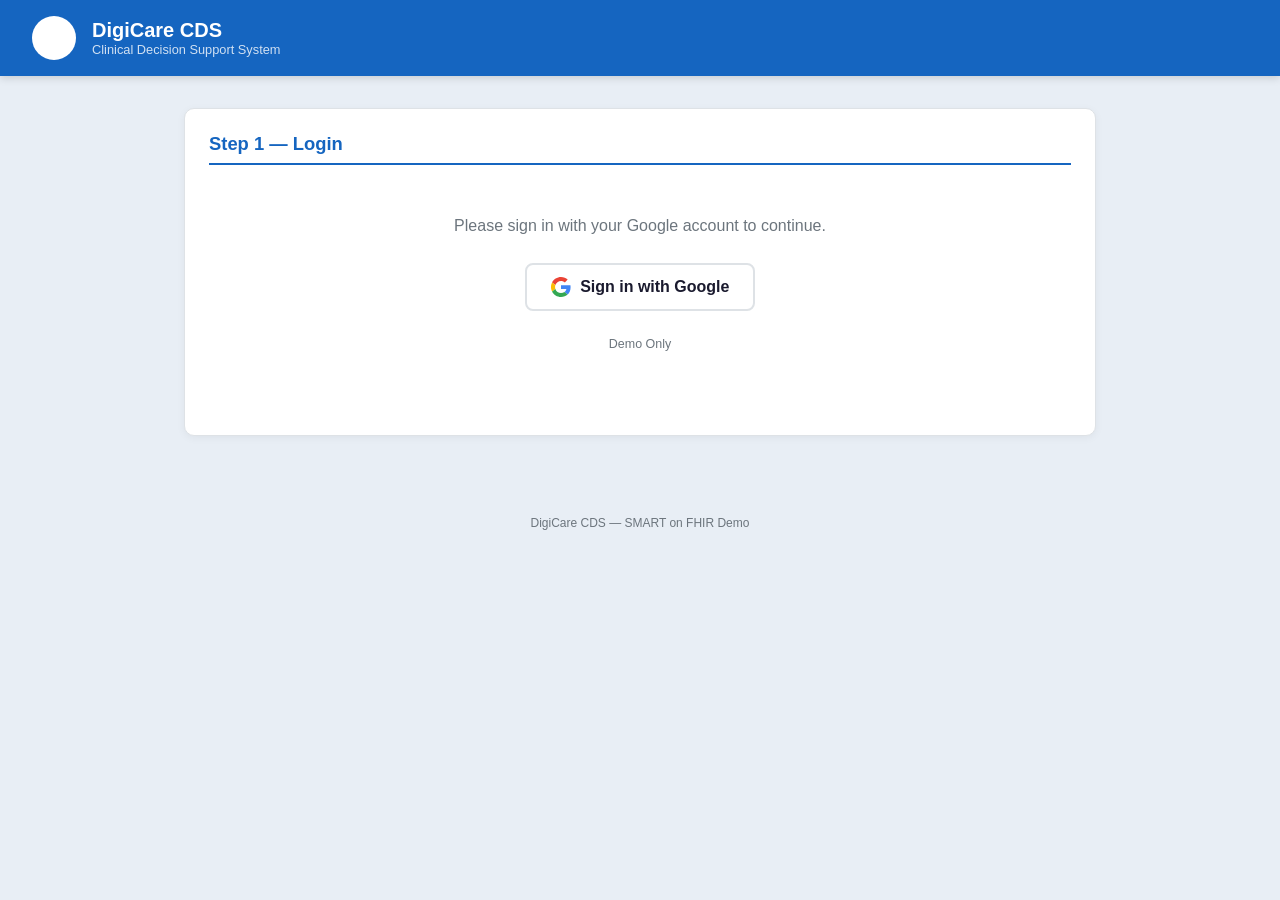
==== index.html @ a74ea17f "fix: Basic auth double-base64 + logout + auto-launch on login" ====
<!DOCTYPE html>
<html lang="zh-TW">
<head>
<meta charset="UTF-8"><meta name="viewport" content="width=device-width,initial-scale=1.0">
<title>DigiCare CDS</title>
<script src="https://accounts.google.com/gsi/client" async defer></script>
<script src="https://cdn.jsdelivr.net/npm/fhirclient/build/fhir-client.js"></script>
<style>
:root{--p:#1565c0;--pd:#0d47a1;--bg:#e8eef5;--s:#fff;--t:#1a1a2e;--m:#6c757d;--b:#dee2e6;--ok:#2e7d32;--r:10px}
*{margin:0;padding:0;box-sizing:border-box}
body{font-family:-apple-system,BlinkMacSystemFont,'Segoe UI',Roboto,'Noto Sans TC',sans-serif;background:var(--bg);color:var(--t);min-height:100vh}
.topbar{background:var(--p);color:#fff;padding:1rem 2rem;display:flex;align-items:center;gap:1rem;box-shadow:0 2px 8px rgba(0,0,0,.15)}
.topbar .logo{width:44px;height:44px;background:#fff;border-radius:50%;display:flex;align-items:center;justify-content:center;font-size:1.4rem}
.topbar h1{font-size:1.25rem;font-weight:600}
.topbar .sub{font-size:.8rem;opacity:.8}
.topbar .uarea{margin-left:auto;display:flex;align-items:center;gap:.75rem}
.topbar .uarea img{width:36px;height:36px;border-radius:50%;border:2px solid rgba(255,255,255,.5)}
.topbar .uarea span{font-size:.9rem;font-weight:500}
.ct{max-width:960px;margin:0 auto;padding:2rem 1.5rem}
.card{background:var(--s);border:1px solid var(--b);border-radius:var(--r);padding:1.5rem;margin-bottom:1.5rem;box-shadow:0 2px 8px rgba(0,0,0,.05)}
.card h2{font-size:1.15rem;margin-bottom:1rem;padding-bottom:.5rem;border-bottom:2px solid var(--p);color:var(--p)}
.center{text-align:center;padding:2rem}
.center p{color:var(--m);margin-bottom:1.5rem;line-height:1.6}
.btn{display:inline-flex;align-items:center;gap:.6rem;border:none;padding:.75rem 1.5rem;border-radius:8px;font-size:1rem;font-weight:600;cursor:pointer;transition:all .2s}
.btn-p{background:var(--p);color:#fff}
.btn-p:hover{background:var(--pd);box-shadow:0 4px 12px rgba(21,101,192,.3)}
.btn-g{background:#fff;color:var(--t);border:2px solid var(--b)}
.btn-g:hover{border-color:var(--p)}
.btn:disabled{opacity:.5;cursor:not-allowed}
.cg{display:grid;grid-template-columns:1fr 1fr;gap:.75rem;margin-bottom:1rem}
.cg label{font-size:.8rem;color:var(--m);display:block;margin-bottom:.25rem}
.cg input{width:100%;padding:.5rem .75rem;border:1px solid var(--b);border-radius:6px;font-size:.85rem;font-family:monospace}
.ph{display:flex;align-items:center;gap:1.25rem}
.av{width:72px;height:72px;border-radius:50%;background:var(--p);display:flex;align-items:center;justify-content:center;color:#fff;font-size:2rem;font-weight:bold;flex-shrink:0}
.pn{font-size:1.4rem;font-weight:bold}
.pm{color:var(--m);font-size:.9rem;margin-top:.25rem}
.ig{display:grid;grid-template-columns:repeat(auto-fit,minmax(180px,1fr));gap:.75rem;margin-top:1rem}
.ii{background:var(--bg);padding:.75rem 1rem;border-radius:8px}
.ii .il{font-size:.7rem;color:var(--m);text-transform:uppercase;margin-bottom:.2rem}
.ii .iv{font-size:.95rem;font-weight:500}
.tabs{display:flex;gap:.5rem;margin-bottom:1rem;flex-wrap:wrap}
.tab{padding:.5rem 1rem;border:none;background:#eee;border-radius:8px;cursor:pointer;font-size:.85rem}
.tab:hover{background:#ddd}
.tab.active{background:var(--p);color:#fff}
.tc{display:none}.tc.active{display:block}
.ml{list-style:none;padding:0}
.mi{padding:.75rem 1rem;background:var(--bg);border-radius:8px;margin-bottom:.5rem;border-left:4px solid var(--p)}
.mn{font-weight:bold;margin-bottom:.25rem}
.md{font-size:.8rem;color:var(--m)}
.nd{text-align:center;padding:2rem;color:var(--m);font-style:italic}
.ds{font-family:monospace;font-size:.8rem;background:var(--bg);padding:1rem;border-radius:8px;max-height:400px;overflow:auto;white-space:pre-wrap;word-break:break-all}
.sp{border:3px solid var(--b);border-top:3px solid var(--p);border-radius:50%;width:30px;height:30px;animation:sp 1s linear infinite;margin:0 auto 1rem}
@keyframes sp{to{transform:rotate(360deg)}}
.err{background:#fef2f2;border:1px solid #fecaca;color:#991b1b;padding:1rem;border-radius:8px}
.sb{display:inline-block;background:#e8f5e9;color:var(--ok);padding:.3rem .8rem;border-radius:16px;font-size:.8rem;font-weight:500}
.ft{text-align:center;padding:1.5rem;font-size:.75rem;color:var(--m)}
[hidden]{display:none!important}
@media(max-width:600px){.cg{grid-template-columns:1fr}.ph{flex-direction:column;text-align:center}.ig{grid-template-columns:1fr}}
</style>
</head>
<body>
<div class="topbar">
<div class="logo">&#x2695;</div>
<div><h1>DigiCare CDS</h1><div class="sub">Clinical Decision Support System</div></div>
<div class="uarea" id="uarea" hidden>
<img id="topImg" src="" alt=""><span id="topName"></span>
<button onclick="doLogout()" style="background:rgba(255,255,255,.15);border:1px solid rgba(255,255,255,.3);color:#fff;padding:.35rem .8rem;border-radius:6px;cursor:pointer;font-size:.8rem;margin-left:.5rem">Logout</button>
</div>
</div>

<div class="ct" id="stage1">
<div class="card">
<h2>Step 1 — Login</h2>
<div class="center">
<p>Please sign in with your Google account to continue.</p>
<button class="btn btn-g" onclick="googleLogin()">
<svg width="20" height="20" viewBox="0 0 48 48"><path fill="#EA4335" d="M24 9.5c3.54 0 6.71 1.22 9.21 3.6l6.85-6.85C35.9 2.38 30.47 0 24 0 14.62 0 6.51 5.38 2.56 13.22l7.98 6.19C12.43 13.72 17.74 9.5 24 9.5z"/><path fill="#4285F4" d="M46.98 24.55c0-1.57-.15-3.09-.38-4.55H24v9.02h12.94c-.58 2.96-2.26 5.48-4.78 7.18l7.73 6c4.51-4.18 7.09-10.36 7.09-17.65z"/><path fill="#FBBC05" d="M10.53 28.59a14.5 14.5 0 0 1 0-9.18l-7.98-6.19a24.1 24.1 0 0 0 0 21.56l7.98-6.19z"/><path fill="#34A853" d="M24 48c6.48 0 11.93-2.13 15.89-5.81l-7.73-6c-2.15 1.45-4.92 2.3-8.16 2.3-6.26 0-11.57-4.22-13.47-9.91l-7.98 6.19C6.51 42.62 14.62 48 24 48z"/></svg>
Sign in with Google
</button>
<p style="margin-top:1.5rem;font-size:.78rem;color:var(--m)">Demo Only</p>
</div>
</div>
</div>

<div class="ct" id="stage2" hidden>
<div class="card">
<h2>Step 2 — EHR Launch</h2>
<div class="center">
<p>Initiate the SMART on FHIR EHR Launch flow.</p>
<div class="cg" style="max-width:500px;margin:0 auto 1.5rem;text-align:left">
<div><label>Patient ID</label><input id="cfgP" value="0d55bd98-dfdb-4357-8e7e-f863a0e60b75"></div>
<div><label>Provider ID</label><input id="cfgR" value="429bf6ab-be0d-4b37-aaa0-f95e45762095"></div>
<div><label>Client ID</label><input id="cfgC" value="cc344727-6f90-496c-94fd-c7829aa9a51d"></div>
<div><label>User Type</label><input id="cfgU" value="practitioner"></div>
</div>
<button class="btn btn-p" onclick="doLaunch()" style="margin-right:.5rem">EHR Launch</button>
<button class="btn btn-g" onclick="skipToData()">Skip to Data</button>
<p id="lstat" style="margin-top:1rem;font-size:.85rem"></p>
</div>
</div>
</div>

<div class="ct" id="stage3" hidden>
<div class="card"><h2>Patient</h2><div id="pi"><div class="center"><div class="sp"></div></div></div></div>
<div class="card">
<div class="tabs">
<button class="tab active" data-tab="med">Medications</button>
<button class="tab" data-tab="cond">Conditions</button>
<button class="tab" data-tab="obs">Observations</button>
<button class="tab" data-tab="raw">Raw JSON</button>
</div>
<div id="med" class="tc active"><div class="center"><div class="sp"></div></div></div>
<div id="cond" class="tc"><div class="center"><div class="sp"></div></div></div>
<div id="obs" class="tc"><div class="center"><div class="sp"></div></div></div>
<div id="raw" class="tc"><div class="ds" id="rd">...</div></div>
</div>
</div>

<div class="ft">DigiCare CDS &mdash; SMART on FHIR Demo</div>

<script>
var BASE='https://dgcare-dev.eapdd.tpisoftware.com';
var ISS=BASE+'/smart-on-fhir/hapiTw';
var GCID='908814122490-40ietk4r472uaatkj2kuh847suk19c48.apps.googleusercontent.com';
var tokenClient=null;

window.onload=function(){
  if(typeof google==='undefined')return;
  google.accounts.id.initialize({client_id:GCID,callback:onCred,auto_select:false});
  try{tokenClient=google.accounts.oauth2.initTokenClient({client_id:GCID,scope:'openid profile email',callback:''});}catch(e){}
  if(sessionStorage.getItem('ehr_launched')){restoreUser();showStage(3);fetchData();sessionStorage.removeItem('ehr_launched');return;}
  var ps=new URLSearchParams(location.search);
  if(ps.has('code')||ps.has('state')){restoreUser();showStage(3);fetchData();return;}
  if(sessionStorage.getItem('uname')){restoreUser();showStage(2);}
};

function googleLogin(){
  if(GCID.indexOf('PLACEHOLDER')===0){alert('Set Google OAuth Client ID');return;}
  google.accounts.id.prompt(function(n){
    if(n.isNotDisplayed()||n.isSkippedMoment()){
      if(!tokenClient){alert('Token client unavailable');return;}
      tokenClient.callback=function(resp){
        if(resp.error)return;
        fetch('https://www.googleapis.com/oauth2/v3/userinfo',{headers:{Authorization:'Bearer '+resp.access_token}})
        .then(function(r){return r.json()}).then(function(p){saveUser(p.name,p.email,p.picture);doLaunch();});
      };
      tokenClient.requestAccessToken({prompt:'select_account'});
    }
  });
}
function onCred(response){
  var b=response.credential.split('.')[1].replace(/-/g,'+').replace(/_/g,'/');
  var raw=atob(b);var bytes=new Uint8Array(raw.length);
  for(var i=0;i<raw.length;i++)bytes[i]=raw.charCodeAt(i);
  var p=JSON.parse(new TextDecoder().decode(bytes));
  saveUser(p.name,p.email,p.picture);doLaunch();
}
function saveUser(n,e,pic){
  sessionStorage.setItem('uname',n);sessionStorage.setItem('uemail',e);sessionStorage.setItem('upic',pic);
  document.getElementById('uarea').hidden=false;
  document.getElementById('topImg').src=pic;document.getElementById('topName').textContent=n;
}
function restoreUser(){
  var n=sessionStorage.getItem('uname'),pic=sessionStorage.getItem('upic');
  if(n){document.getElementById('uarea').hidden=false;document.getElementById('topImg').src=pic||'';document.getElementById('topName').textContent=n;}
}
function showStage(s){
  document.getElementById('stage1').hidden=(s!==1);
  document.getElementById('stage2').hidden=(s!==2);
  document.getElementById('stage3').hidden=(s!==3);
}

function doLaunch(){
  var btn=document.querySelector('#stage2 .btn-p'),st=document.getElementById('lstat');
  btn.disabled=true;st.textContent='Requesting launch code...';
  sessionStorage.setItem('cfgP',document.getElementById('cfgP').value);
  sessionStorage.setItem('cfgC',document.getElementById('cfgC').value);
  var body='client_id='+encodeURIComponent(document.getElementById('cfgC').value)
    +'&patient='+encodeURIComponent(document.getElementById('cfgP').value)
    +'&provider='+encodeURIComponent(document.getElementById('cfgR').value)
    +'&user_type='+encodeURIComponent(document.getElementById('cfgU').value);
  fetch(BASE+'/dgrv4/ssotoken/smart/launch',{method:'POST',headers:{'Content-Type':'application/x-www-form-urlencoded'},body:body})
  .then(function(r){return r.json()}).then(function(d){
    if(!d.launch)throw new Error('No launch code: '+JSON.stringify(d));
    st.textContent='Launch: '+d.launch;
    sessionStorage.setItem('ehr_launched','1');
    location.href='launch.html?iss='+encodeURIComponent(ISS)+'&launch='+encodeURIComponent(d.launch);
  }).catch(function(e){st.innerHTML='<span style="color:#c62828">'+e.message+'</span>';btn.disabled=false;});
}
function doLogout(){sessionStorage.clear();if(typeof google!=="undefined")google.accounts.id.disableAutoSelect();document.getElementById("uarea").hidden=true;showStage(1);history.replaceState(null,"",location.pathname);}
function skipToData(){showStage(3);fetchData();}

function fetchData(){
  var cid=sessionStorage.getItem('cfgC')||'cc344727-6f90-496c-94fd-c7829aa9a51d';
  var pid=sessionStorage.getItem('cfgP')||'0d55bd98-dfdb-4357-8e7e-f863a0e60b75';
  fetch(BASE+'/dgrv4/ssotoken/smart/token',{
    method:'POST',
    headers:{'Content-Type':'application/x-www-form-urlencoded','Authorization':'Basic '+btoa(cid+':'+btoa('79f04b56b33491716c0880af72cdef7d3f0629111421cedd18353651cd313d9e'))},
    body:'grant_type=client_credentials'
  }).then(function(r){return r.json()}).then(function(tok){
    if(!tok.access_token)throw new Error('No token: '+JSON.stringify(tok));
    var hdr={Authorization:'Bearer '+tok.access_token};
    fetch(ISS+'/Patient/'+pid,{headers:hdr}).then(function(r){return r.json()}).then(rp).catch(function(e){document.getElementById('pi').innerHTML='<div class="err">'+e.message+'</div>';});
    fetch(ISS+'/MedicationRequest?patient='+pid,{headers:hdr}).then(function(r){return r.json()}).then(function(d){
      rl('med',d.entry,function(r){return(r.medicationCodeableConcept&&(r.medicationCodeableConcept.text||(r.medicationCodeableConcept.coding&&r.medicationCodeableConcept.coding[0].display)))||'Unknown'},
      function(r){return'Status: '+(r.status||'N/A')+' | '+fd(r.authoredOn)});
    }).catch(function(e){document.getElementById('med').innerHTML='<div class="err">'+e.message+'</div>';});
    fetch(ISS+'/Condition?patient='+pid,{headers:hdr}).then(function(r){return r.json()}).then(function(d){
      rl('cond',d.entry,function(r){return(r.code&&(r.code.text||(r.code.coding&&r.code.coding[0]&&r.code.coding[0].display)))||'Unknown'},
      function(r){var st=r.clinicalStatus&&r.clinicalStatus.coding&&r.clinicalStatus.coding[0]?r.clinicalStatus.coding[0].code:'N/A';return'Status: '+st+' | '+fd(r.onsetDateTime)});
    }).catch(function(e){document.getElementById('cond').innerHTML='<div class="err">'+e.message+'</div>';});
    fetch(ISS+'/Observation?patient='+pid+'&_count=20',{headers:hdr}).then(function(r){return r.json()}).then(function(d){
      rl('obs',d.entry,function(r){return(r.code&&(r.code.text||(r.code.coding&&r.code.coding[0]&&r.code.coding[0].display)))||'Unknown'},
      function(r){var v='N/A';if(r.valueQuantity)v=r.valueQuantity.value+' '+(r.valueQuantity.unit||'');else if(r.valueString)v=r.valueString;return'Value: '+v+' | '+fd(r.effectiveDateTime)});
    }).catch(function(e){document.getElementById('obs').innerHTML='<div class="err">'+e.message+'</div>';});
  }).catch(function(e){document.getElementById('pi').innerHTML='<div class="err">Token error: '+e.message+'</div>';});
}

document.querySelectorAll('.tab').forEach(function(t){
  t.addEventListener('click',function(){
    document.querySelectorAll('.tab').forEach(function(x){x.classList.remove('active')});
    document.querySelectorAll('.tc').forEach(function(x){x.classList.remove('active')});
    this.classList.add('active');document.getElementById(this.dataset.tab).classList.add('active');
  });
});

function fd(d){if(!d)return'N/A';try{return new Date(d).toLocaleDateString('zh-TW')}catch(e){return d}}
function age(b){if(!b)return'N/A';return(new Date().getFullYear()-new Date(b).getFullYear())+' y/o'}
function gn(p){if(!p.name||!p.name.length)return'Unknown';var n=p.name[0];if(n.text)return n.text;var r=[];if(n.family)r.push(n.family);if(n.given)r=r.concat(n.given);return r.join(' ')||'Unknown'}
function rp(p){
  var n=gn(p);
  document.getElementById('pi').innerHTML=
    '<div class="ph"><div class="av">'+n.charAt(0)+'</div><div><div class="pn">'+n+'</div><div class="pm">ID: '+(p.id||'N/A')+'</div></div></div>'+
    '<div class="ig">'+
    '<div class="ii"><div class="il">Birthday</div><div class="iv">'+fd(p.birthDate)+'</div></div>'+
    '<div class="ii"><div class="il">Age</div><div class="iv">'+age(p.birthDate)+'</div></div>'+
    '<div class="ii"><div class="il">Gender</div><div class="iv">'+(p.gender||'N/A')+'</div></div></div>';
  document.getElementById('rd').textContent=JSON.stringify(p,null,2);
}
function rl(cid,entries,nf,df){
  var c=document.getElementById(cid);
  if(!entries||!entries.length){c.innerHTML='<div class="nd">No records</div>';return;}
  var h='<ul class="ml">';
  entries.forEach(function(e){h+='<li class="mi"><div class="mn">'+nf(e.resource)+'</div><div class="md">'+df(e.resource)+'</div></li>';});
  c.innerHTML=h+'</ul>';
}
</script>
</body>
</html>
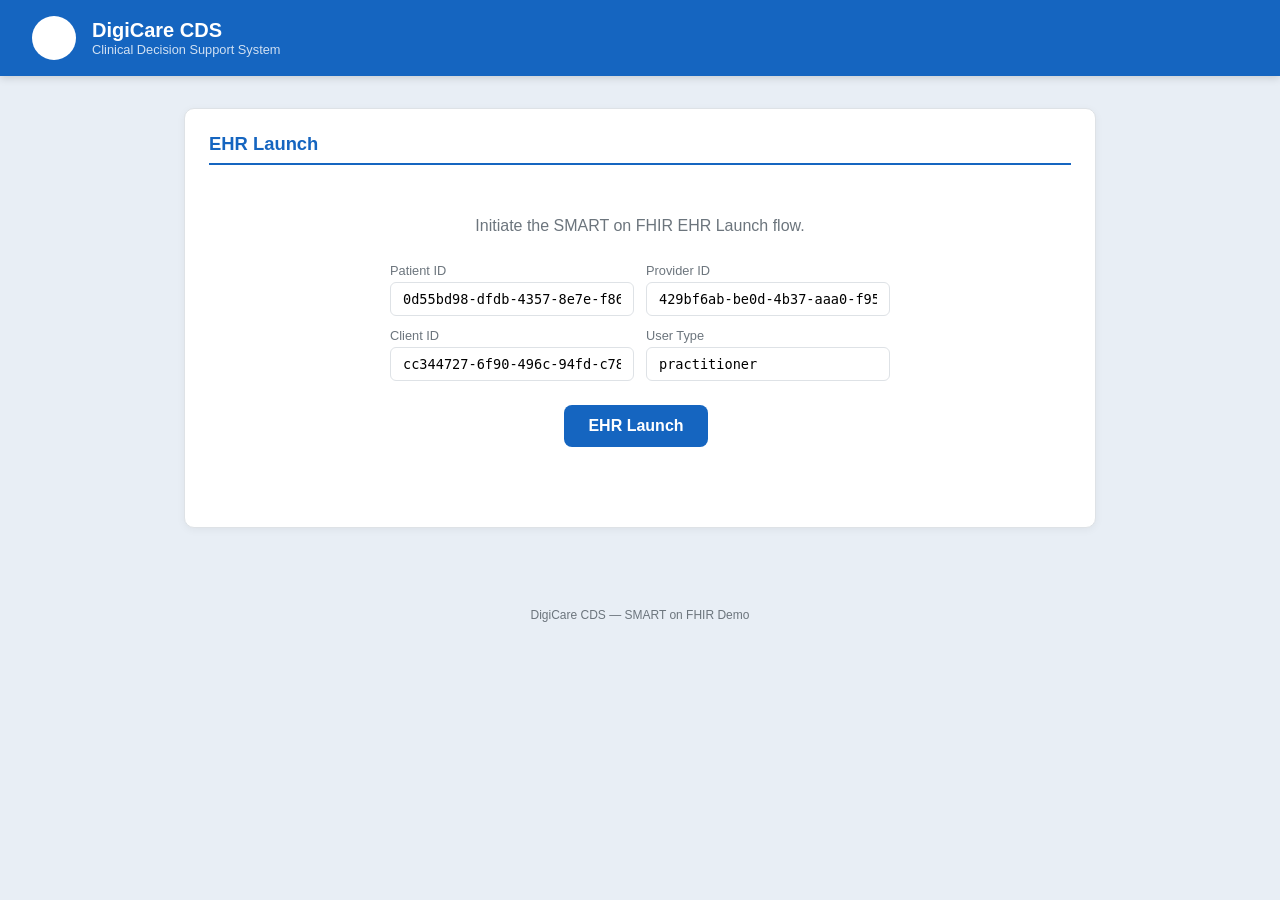
==== commit 8b62ff1a: "refactor: 移除 Google 登入，統一走 EHR launch 取身分 + DiceBear 頭像" ====
--- a/index.html
+++ b/index.html
@@ -3,7 +3,6 @@
 <head>
 <meta charset="UTF-8"><meta name="viewport" content="width=device-width,initial-scale=1.0">
 <title>DigiCare CDS</title>
-<script src="https://accounts.google.com/gsi/client" async defer></script>
 <script src="https://cdn.jsdelivr.net/npm/fhirclient/build/fhir-client.js"></script>
 <style>
 :root{--p:#1565c0;--pd:#0d47a1;--bg:#e8eef5;--s:#fff;--t:#1a1a2e;--m:#6c757d;--b:#dee2e6;--ok:#2e7d32;--r:10px}
@@ -63,28 +62,16 @@
 <div class="logo">&#x2695;</div>
 <div><h1>DigiCare CDS</h1><div class="sub">Clinical Decision Support System</div></div>
 <div class="uarea" id="uarea" hidden>
-<img id="topImg" src="" alt=""><span id="topName"></span>
+<img id="topImg" src="" alt="" style="background:var(--pd)"><span id="topName"></span>
 <button onclick="doLogout()" style="background:rgba(255,255,255,.15);border:1px solid rgba(255,255,255,.3);color:#fff;padding:.35rem .8rem;border-radius:6px;cursor:pointer;font-size:.8rem;margin-left:.5rem">Logout</button>
 </div>
 </div>
 
-<div class="ct" id="stage1">
+
+
+<div class="ct" id="stage2">
 <div class="card">
-<h2>Step 1 — Login</h2>
-<div class="center">
-<p>Please sign in with your Google account to continue.</p>
-<button class="btn btn-g" onclick="googleLogin()">
-<svg width="20" height="20" viewBox="0 0 48 48"><path fill="#EA4335" d="M24 9.5c3.54 0 6.71 1.22 9.21 3.6l6.85-6.85C35.9 2.38 30.47 0 24 0 14.62 0 6.51 5.38 2.56 13.22l7.98 6.19C12.43 13.72 17.74 9.5 24 9.5z"/><path fill="#4285F4" d="M46.98 24.55c0-1.57-.15-3.09-.38-4.55H24v9.02h12.94c-.58 2.96-2.26 5.48-4.78 7.18l7.73 6c4.51-4.18 7.09-10.36 7.09-17.65z"/><path fill="#FBBC05" d="M10.53 28.59a14.5 14.5 0 0 1 0-9.18l-7.98-6.19a24.1 24.1 0 0 0 0 21.56l7.98-6.19z"/><path fill="#34A853" d="M24 48c6.48 0 11.93-2.13 15.89-5.81l-7.73-6c-2.15 1.45-4.92 2.3-8.16 2.3-6.26 0-11.57-4.22-13.47-9.91l-7.98 6.19C6.51 42.62 14.62 48 24 48z"/></svg>
-Sign in with Google
-</button>
-<p style="margin-top:1.5rem;font-size:.78rem;color:var(--m)">Demo Only</p>
-</div>
-</div>
-</div>
-
-<div class="ct" id="stage2" hidden>
-<div class="card">
-<h2>Step 2 — EHR Launch</h2>
+<h2>EHR Launch</h2>
 <div class="center">
 <p>Initiate the SMART on FHIR EHR Launch flow.</p>
 <div class="cg" style="max-width:500px;margin:0 auto 1.5rem;text-align:left">
@@ -94,7 +81,6 @@
 <div><label>User Type</label><input id="cfgU" value="practitioner"></div>
 </div>
 <button class="btn btn-p" onclick="doLaunch()" style="margin-right:.5rem">EHR Launch</button>
-<button class="btn btn-g" onclick="skipToData()">Skip to Data</button>
 <p id="lstat" style="margin-top:1rem;font-size:.85rem"></p>
 </div>
 </div>
@@ -121,51 +107,37 @@
 <script>
 var BASE='https://dgcare-dev.eapdd.tpisoftware.com';
 var ISS=BASE+'/smart-on-fhir/hapiTw';
-var GCID='908814122490-40ietk4r472uaatkj2kuh847suk19c48.apps.googleusercontent.com';
-var tokenClient=null;
 
 window.onload=function(){
-  if(typeof google==='undefined')return;
-  google.accounts.id.initialize({client_id:GCID,callback:onCred,auto_select:false});
-  try{tokenClient=google.accounts.oauth2.initTokenClient({client_id:GCID,scope:'openid profile email',callback:''});}catch(e){}
-  if(sessionStorage.getItem('ehr_launched')){restoreUser();showStage(3);fetchData();sessionStorage.removeItem('ehr_launched');return;}
+  
   var ps=new URLSearchParams(location.search);
-  if(ps.has('code')||ps.has('state')){restoreUser();showStage(3);fetchData();return;}
+  var isCallback=sessionStorage.getItem('ehr_launched')||ps.has('code')||ps.has('state');
+  if(isCallback){
+    sessionStorage.removeItem('ehr_launched');restoreUser();showStage(3);fetchData();
+    if(!sessionStorage.getItem('uname')){try{FHIR.oauth2.ready().then(function(cl){
+      var idt=(cl.state.tokenResponse||{}).id_token;
+      if(idt){var b=idt.split('.')[1].replace(/-/g,'+').replace(/_/g,'/');
+        var raw=atob(b);var bytes=new Uint8Array(raw.length);
+        for(var i=0;i<raw.length;i++)bytes[i]=raw.charCodeAt(i);
+        var u=JSON.parse(new TextDecoder().decode(bytes));
+        saveUser(u.name||u.sub,u.email||'',u.picture||'');}
+    }).catch(function(){});}catch(e){}}
+    return;
+  }
   if(sessionStorage.getItem('uname')){restoreUser();showStage(2);}
 };
 
-function googleLogin(){
-  if(GCID.indexOf('PLACEHOLDER')===0){alert('Set Google OAuth Client ID');return;}
-  google.accounts.id.prompt(function(n){
-    if(n.isNotDisplayed()||n.isSkippedMoment()){
-      if(!tokenClient){alert('Token client unavailable');return;}
-      tokenClient.callback=function(resp){
-        if(resp.error)return;
-        fetch('https://www.googleapis.com/oauth2/v3/userinfo',{headers:{Authorization:'Bearer '+resp.access_token}})
-        .then(function(r){return r.json()}).then(function(p){saveUser(p.name,p.email,p.picture);doLaunch();});
-      };
-      tokenClient.requestAccessToken({prompt:'select_account'});
-    }
-  });
-}
-function onCred(response){
-  var b=response.credential.split('.')[1].replace(/-/g,'+').replace(/_/g,'/');
-  var raw=atob(b);var bytes=new Uint8Array(raw.length);
-  for(var i=0;i<raw.length;i++)bytes[i]=raw.charCodeAt(i);
-  var p=JSON.parse(new TextDecoder().decode(bytes));
-  saveUser(p.name,p.email,p.picture);doLaunch();
-}
+
 function saveUser(n,e,pic){
   sessionStorage.setItem('uname',n);sessionStorage.setItem('uemail',e);sessionStorage.setItem('upic',pic);
   document.getElementById('uarea').hidden=false;
-  document.getElementById('topImg').src=pic;document.getElementById('topName').textContent=n;
+  document.getElementById('topImg').src=pic||'https://api.dicebear.com/9.x/initials/svg?seed='+encodeURIComponent(n);document.getElementById('topName').textContent=n;
 }
 function restoreUser(){
   var n=sessionStorage.getItem('uname'),pic=sessionStorage.getItem('upic');
-  if(n){document.getElementById('uarea').hidden=false;document.getElementById('topImg').src=pic||'';document.getElementById('topName').textContent=n;}
+  if(n){document.getElementById('uarea').hidden=false;document.getElementById('topImg').src=pic||'https://api.dicebear.com/9.x/initials/svg?seed='+encodeURIComponent(n);document.getElementById('topName').textContent=n;}
 }
 function showStage(s){
-  document.getElementById('stage1').hidden=(s!==1);
   document.getElementById('stage2').hidden=(s!==2);
   document.getElementById('stage3').hidden=(s!==3);
 }
@@ -187,8 +159,7 @@
     location.href='launch.html?iss='+encodeURIComponent(ISS)+'&launch='+encodeURIComponent(d.launch);
   }).catch(function(e){st.innerHTML='<span style="color:#c62828">'+e.message+'</span>';btn.disabled=false;});
 }
-function doLogout(){sessionStorage.clear();if(typeof google!=="undefined")google.accounts.id.disableAutoSelect();document.getElementById("uarea").hidden=true;showStage(1);history.replaceState(null,"",location.pathname);}
-function skipToData(){showStage(3);fetchData();}
+function doLogout(){sessionStorage.clear();document.getElementById('uarea').hidden=true;showStage(2);history.replaceState(null,'',location.pathname);}
 
 function fetchData(){
   var cid=sessionStorage.getItem('cfgC')||'cc344727-6f90-496c-94fd-c7829aa9a51d';
@@ -230,7 +201,7 @@
 function rp(p){
   var n=gn(p);
   document.getElementById('pi').innerHTML=
-    '<div class="ph"><div class="av">'+n.charAt(0)+'</div><div><div class="pn">'+n+'</div><div class="pm">ID: '+(p.id||'N/A')+'</div></div></div>'+
+    '<div class="ph"><img class="av" src="https://api.dicebear.com/9.x/initials/svg?seed='+encodeURIComponent(n)+'&backgroundColor=1565c0" style="object-fit:cover"><div><div class="pn">'+n+'</div><div class="pm">ID: '+(p.id||'N/A')+'</div></div></div>'+
     '<div class="ig">'+
     '<div class="ii"><div class="il">Birthday</div><div class="iv">'+fd(p.birthDate)+'</div></div>'+
     '<div class="ii"><div class="il">Age</div><div class="iv">'+age(p.birthDate)+'</div></div>'+
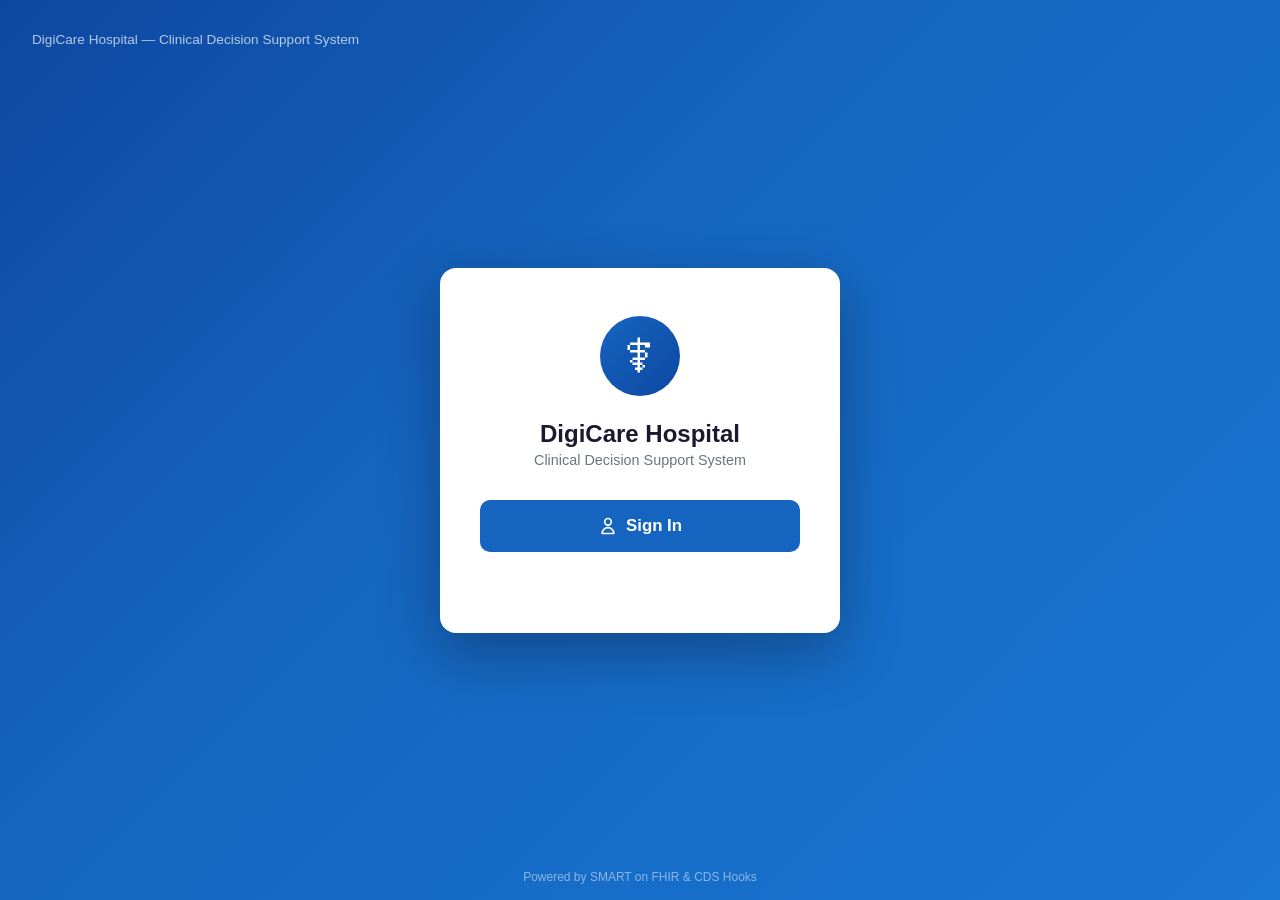
==== commit 090acf81: "feat: Twitch-style clinical demo (M1)" ====
--- a/index.html
+++ b/index.html
@@ -1,219 +1,66 @@
 <!DOCTYPE html>
 <html lang="zh-TW">
 <head>
-<meta charset="UTF-8"><meta name="viewport" content="width=device-width,initial-scale=1.0">
-<title>DigiCare CDS</title>
-<script src="https://cdn.jsdelivr.net/npm/fhirclient/build/fhir-client.js"></script>
-<style>
-:root{--p:#1565c0;--pd:#0d47a1;--bg:#e8eef5;--s:#fff;--t:#1a1a2e;--m:#6c757d;--b:#dee2e6;--ok:#2e7d32;--r:10px}
-*{margin:0;padding:0;box-sizing:border-box}
-body{font-family:-apple-system,BlinkMacSystemFont,'Segoe UI',Roboto,'Noto Sans TC',sans-serif;background:var(--bg);color:var(--t);min-height:100vh}
-.topbar{background:var(--p);color:#fff;padding:1rem 2rem;display:flex;align-items:center;gap:1rem;box-shadow:0 2px 8px rgba(0,0,0,.15)}
-.topbar .logo{width:44px;height:44px;background:#fff;border-radius:50%;display:flex;align-items:center;justify-content:center;font-size:1.4rem}
-.topbar h1{font-size:1.25rem;font-weight:600}
-.topbar .sub{font-size:.8rem;opacity:.8}
-.topbar .uarea{margin-left:auto;display:flex;align-items:center;gap:.75rem}
-.topbar .uarea img{width:36px;height:36px;border-radius:50%;border:2px solid rgba(255,255,255,.5)}
-.topbar .uarea span{font-size:.9rem;font-weight:500}
-.ct{max-width:960px;margin:0 auto;padding:2rem 1.5rem}
-.card{background:var(--s);border:1px solid var(--b);border-radius:var(--r);padding:1.5rem;margin-bottom:1.5rem;box-shadow:0 2px 8px rgba(0,0,0,.05)}
-.card h2{font-size:1.15rem;margin-bottom:1rem;padding-bottom:.5rem;border-bottom:2px solid var(--p);color:var(--p)}
-.center{text-align:center;padding:2rem}
-.center p{color:var(--m);margin-bottom:1.5rem;line-height:1.6}
-.btn{display:inline-flex;align-items:center;gap:.6rem;border:none;padding:.75rem 1.5rem;border-radius:8px;font-size:1rem;font-weight:600;cursor:pointer;transition:all .2s}
-.btn-p{background:var(--p);color:#fff}
-.btn-p:hover{background:var(--pd);box-shadow:0 4px 12px rgba(21,101,192,.3)}
-.btn-g{background:#fff;color:var(--t);border:2px solid var(--b)}
-.btn-g:hover{border-color:var(--p)}
-.btn:disabled{opacity:.5;cursor:not-allowed}
-.cg{display:grid;grid-template-columns:1fr 1fr;gap:.75rem;margin-bottom:1rem}
-.cg label{font-size:.8rem;color:var(--m);display:block;margin-bottom:.25rem}
-.cg input{width:100%;padding:.5rem .75rem;border:1px solid var(--b);border-radius:6px;font-size:.85rem;font-family:monospace}
-.ph{display:flex;align-items:center;gap:1.25rem}
-.av{width:72px;height:72px;border-radius:50%;background:var(--p);display:flex;align-items:center;justify-content:center;color:#fff;font-size:2rem;font-weight:bold;flex-shrink:0}
-.pn{font-size:1.4rem;font-weight:bold}
-.pm{color:var(--m);font-size:.9rem;margin-top:.25rem}
-.ig{display:grid;grid-template-columns:repeat(auto-fit,minmax(180px,1fr));gap:.75rem;margin-top:1rem}
-.ii{background:var(--bg);padding:.75rem 1rem;border-radius:8px}
-.ii .il{font-size:.7rem;color:var(--m);text-transform:uppercase;margin-bottom:.2rem}
-.ii .iv{font-size:.95rem;font-weight:500}
-.tabs{display:flex;gap:.5rem;margin-bottom:1rem;flex-wrap:wrap}
-.tab{padding:.5rem 1rem;border:none;background:#eee;border-radius:8px;cursor:pointer;font-size:.85rem}
-.tab:hover{background:#ddd}
-.tab.active{background:var(--p);color:#fff}
-.tc{display:none}.tc.active{display:block}
-.ml{list-style:none;padding:0}
-.mi{padding:.75rem 1rem;background:var(--bg);border-radius:8px;margin-bottom:.5rem;border-left:4px solid var(--p)}
-.mn{font-weight:bold;margin-bottom:.25rem}
-.md{font-size:.8rem;color:var(--m)}
-.nd{text-align:center;padding:2rem;color:var(--m);font-style:italic}
-.ds{font-family:monospace;font-size:.8rem;background:var(--bg);padding:1rem;border-radius:8px;max-height:400px;overflow:auto;white-space:pre-wrap;word-break:break-all}
-.sp{border:3px solid var(--b);border-top:3px solid var(--p);border-radius:50%;width:30px;height:30px;animation:sp 1s linear infinite;margin:0 auto 1rem}
-@keyframes sp{to{transform:rotate(360deg)}}
-.err{background:#fef2f2;border:1px solid #fecaca;color:#991b1b;padding:1rem;border-radius:8px}
-.sb{display:inline-block;background:#e8f5e9;color:var(--ok);padding:.3rem .8rem;border-radius:16px;font-size:.8rem;font-weight:500}
-.ft{text-align:center;padding:1.5rem;font-size:.75rem;color:var(--m)}
-[hidden]{display:none!important}
-@media(max-width:600px){.cg{grid-template-columns:1fr}.ph{flex-direction:column;text-align:center}.ig{grid-template-columns:1fr}}
-</style>
+<meta charset="UTF-8">
+<meta name="viewport" content="width=device-width, initial-scale=1.0">
+<title>DigiCare Hospital</title>
+<link rel="stylesheet" href="styles.css">
 </head>
 <body>
-<div class="topbar">
-<div class="logo">&#x2695;</div>
-<div><h1>DigiCare CDS</h1><div class="sub">Clinical Decision Support System</div></div>
-<div class="uarea" id="uarea" hidden>
-<img id="topImg" src="" alt="" style="background:var(--pd)"><span id="topName"></span>
-<button onclick="doLogout()" style="background:rgba(255,255,255,.15);border:1px solid rgba(255,255,255,.3);color:#fff;padding:.35rem .8rem;border-radius:6px;cursor:pointer;font-size:.8rem;margin-left:.5rem">Logout</button>
-</div>
+<div class="login-page">
+  <div class="login-header">DigiCare Hospital &mdash; Clinical Decision Support System</div>
+  <div class="login-center">
+    <div class="login-card">
+      <div class="hospital-icon">&#x2695;</div>
+      <h1>DigiCare Hospital</h1>
+      <p class="subtitle">Clinical Decision Support System</p>
+      <button class="login-btn" id="loginBtn" onclick="doLogin()">
+        <svg width="20" height="20" fill="none" stroke="currentColor" viewBox="0 0 24 24"><path stroke-linecap="round" stroke-linejoin="round" stroke-width="2" d="M16 7a4 4 0 11-8 0 4 4 0 018 0zM12 14a7 7 0 00-7 7h14a7 7 0 00-7-7z"/></svg>
+        Sign In
+      </button>
+      <div class="login-status" id="loginStatus"></div>
+    </div>
+  </div>
+  <div class="login-footer">Powered by SMART on FHIR &amp; CDS Hooks</div>
 </div>
 
+<script src="config.js"></script>
+<script>
+function doLogin() {
+  var btn = document.getElementById('loginBtn');
+  var status = document.getElementById('loginStatus');
+  btn.disabled = true;
+  status.textContent = 'Connecting...';
 
+  var secret = CFG.CLIENT_SECRET;
+  var basicInner = btoa(secret);
+  var basicAuth = btoa(CFG.CLIENT_ID + ':' + basicInner);
 
-<div class="ct" id="stage2">
-<div class="card">
-<h2>EHR Launch</h2>
-<div class="center">
-<p>Initiate the SMART on FHIR EHR Launch flow.</p>
-<div class="cg" style="max-width:500px;margin:0 auto 1.5rem;text-align:left">
-<div><label>Patient ID</label><input id="cfgP" value="0d55bd98-dfdb-4357-8e7e-f863a0e60b75"></div>
-<div><label>Provider ID</label><input id="cfgR" value="429bf6ab-be0d-4b37-aaa0-f95e45762095"></div>
-<div><label>Client ID</label><input id="cfgC" value="cc344727-6f90-496c-94fd-c7829aa9a51d"></div>
-<div><label>User Type</label><input id="cfgU" value="practitioner"></div>
-</div>
-<button class="btn btn-p" onclick="doLaunch()" style="margin-right:.5rem">EHR Launch</button>
-<p id="lstat" style="margin-top:1rem;font-size:.85rem"></p>
-</div>
-</div>
-</div>
+  var body = 'client_id=' + encodeURIComponent(CFG.CLIENT_ID)
+    + '&patient=' + encodeURIComponent(CFG.DEFAULT_PATIENT)
+    + '&provider=' + encodeURIComponent(CFG.DEFAULT_PROVIDER)
+    + '&user_type=practitioner';
 
-<div class="ct" id="stage3" hidden>
-<div class="card"><h2>Patient</h2><div id="pi"><div class="center"><div class="sp"></div></div></div></div>
-<div class="card">
-<div class="tabs">
-<button class="tab active" data-tab="med">Medications</button>
-<button class="tab" data-tab="cond">Conditions</button>
-<button class="tab" data-tab="obs">Observations</button>
-<button class="tab" data-tab="raw">Raw JSON</button>
-</div>
-<div id="med" class="tc active"><div class="center"><div class="sp"></div></div></div>
-<div id="cond" class="tc"><div class="center"><div class="sp"></div></div></div>
-<div id="obs" class="tc"><div class="center"><div class="sp"></div></div></div>
-<div id="raw" class="tc"><div class="ds" id="rd">...</div></div>
-</div>
-</div>
-
-<div class="ft">DigiCare CDS &mdash; SMART on FHIR Demo</div>
-
-<script>
-var BASE='https://dgcare-dev.eapdd.tpisoftware.com';
-var ISS=BASE+'/smart-on-fhir/hapiTw';
-
-window.onload=function(){
-  
-  var ps=new URLSearchParams(location.search);
-  var isCallback=sessionStorage.getItem('ehr_launched')||ps.has('code')||ps.has('state');
-  if(isCallback){
-    sessionStorage.removeItem('ehr_launched');restoreUser();showStage(3);fetchData();
-    if(!sessionStorage.getItem('uname')){try{FHIR.oauth2.ready().then(function(cl){
-      var idt=(cl.state.tokenResponse||{}).id_token;
-      if(idt){var b=idt.split('.')[1].replace(/-/g,'+').replace(/_/g,'/');
-        var raw=atob(b);var bytes=new Uint8Array(raw.length);
-        for(var i=0;i<raw.length;i++)bytes[i]=raw.charCodeAt(i);
-        var u=JSON.parse(new TextDecoder().decode(bytes));
-        saveUser(u.name||u.sub,u.email||'',u.picture||'');}
-    }).catch(function(){});}catch(e){}}
-    return;
-  }
-  if(sessionStorage.getItem('uname')){restoreUser();showStage(2);}
-};
-
-
-function saveUser(n,e,pic){
-  sessionStorage.setItem('uname',n);sessionStorage.setItem('uemail',e);sessionStorage.setItem('upic',pic);
-  document.getElementById('uarea').hidden=false;
-  document.getElementById('topImg').src=pic||'https://api.dicebear.com/9.x/initials/svg?seed='+encodeURIComponent(n);document.getElementById('topName').textContent=n;
-}
-function restoreUser(){
-  var n=sessionStorage.getItem('uname'),pic=sessionStorage.getItem('upic');
-  if(n){document.getElementById('uarea').hidden=false;document.getElementById('topImg').src=pic||'https://api.dicebear.com/9.x/initials/svg?seed='+encodeURIComponent(n);document.getElementById('topName').textContent=n;}
-}
-function showStage(s){
-  document.getElementById('stage2').hidden=(s!==2);
-  document.getElementById('stage3').hidden=(s!==3);
-}
-
-function doLaunch(){
-  var btn=document.querySelector('#stage2 .btn-p'),st=document.getElementById('lstat');
-  btn.disabled=true;st.textContent='Requesting launch code...';
-  sessionStorage.setItem('cfgP',document.getElementById('cfgP').value);
-  sessionStorage.setItem('cfgC',document.getElementById('cfgC').value);
-  var body='client_id='+encodeURIComponent(document.getElementById('cfgC').value)
-    +'&patient='+encodeURIComponent(document.getElementById('cfgP').value)
-    +'&provider='+encodeURIComponent(document.getElementById('cfgR').value)
-    +'&user_type='+encodeURIComponent(document.getElementById('cfgU').value);
-  fetch(BASE+'/dgrv4/ssotoken/smart/launch',{method:'POST',headers:{'Content-Type':'application/x-www-form-urlencoded'},body:body})
-  .then(function(r){return r.json()}).then(function(d){
-    if(!d.launch)throw new Error('No launch code: '+JSON.stringify(d));
-    st.textContent='Launch: '+d.launch;
-    sessionStorage.setItem('ehr_launched','1');
-    location.href='launch.html?iss='+encodeURIComponent(ISS)+'&launch='+encodeURIComponent(d.launch);
-  }).catch(function(e){st.innerHTML='<span style="color:#c62828">'+e.message+'</span>';btn.disabled=false;});
-}
-function doLogout(){sessionStorage.clear();document.getElementById('uarea').hidden=true;showStage(2);history.replaceState(null,'',location.pathname);}
-
-function fetchData(){
-  var cid=sessionStorage.getItem('cfgC')||'cc344727-6f90-496c-94fd-c7829aa9a51d';
-  var pid=sessionStorage.getItem('cfgP')||'0d55bd98-dfdb-4357-8e7e-f863a0e60b75';
-  fetch(BASE+'/dgrv4/ssotoken/smart/token',{
-    method:'POST',
-    headers:{'Content-Type':'application/x-www-form-urlencoded','Authorization':'Basic '+btoa(cid+':'+btoa('79f04b56b33491716c0880af72cdef7d3f0629111421cedd18353651cd313d9e'))},
-    body:'grant_type=client_credentials'
-  }).then(function(r){return r.json()}).then(function(tok){
-    if(!tok.access_token)throw new Error('No token: '+JSON.stringify(tok));
-    var hdr={Authorization:'Bearer '+tok.access_token};
-    fetch(ISS+'/Patient/'+pid,{headers:hdr}).then(function(r){return r.json()}).then(rp).catch(function(e){document.getElementById('pi').innerHTML='<div class="err">'+e.message+'</div>';});
-    fetch(ISS+'/MedicationRequest?patient='+pid,{headers:hdr}).then(function(r){return r.json()}).then(function(d){
-      rl('med',d.entry,function(r){return(r.medicationCodeableConcept&&(r.medicationCodeableConcept.text||(r.medicationCodeableConcept.coding&&r.medicationCodeableConcept.coding[0].display)))||'Unknown'},
-      function(r){return'Status: '+(r.status||'N/A')+' | '+fd(r.authoredOn)});
-    }).catch(function(e){document.getElementById('med').innerHTML='<div class="err">'+e.message+'</div>';});
-    fetch(ISS+'/Condition?patient='+pid,{headers:hdr}).then(function(r){return r.json()}).then(function(d){
-      rl('cond',d.entry,function(r){return(r.code&&(r.code.text||(r.code.coding&&r.code.coding[0]&&r.code.coding[0].display)))||'Unknown'},
-      function(r){var st=r.clinicalStatus&&r.clinicalStatus.coding&&r.clinicalStatus.coding[0]?r.clinicalStatus.coding[0].code:'N/A';return'Status: '+st+' | '+fd(r.onsetDateTime)});
-    }).catch(function(e){document.getElementById('cond').innerHTML='<div class="err">'+e.message+'</div>';});
-    fetch(ISS+'/Observation?patient='+pid+'&_count=20',{headers:hdr}).then(function(r){return r.json()}).then(function(d){
-      rl('obs',d.entry,function(r){return(r.code&&(r.code.text||(r.code.coding&&r.code.coding[0]&&r.code.coding[0].display)))||'Unknown'},
-      function(r){var v='N/A';if(r.valueQuantity)v=r.valueQuantity.value+' '+(r.valueQuantity.unit||'');else if(r.valueString)v=r.valueString;return'Value: '+v+' | '+fd(r.effectiveDateTime)});
-    }).catch(function(e){document.getElementById('obs').innerHTML='<div class="err">'+e.message+'</div>';});
-  }).catch(function(e){document.getElementById('pi').innerHTML='<div class="err">Token error: '+e.message+'</div>';});
-}
-
-document.querySelectorAll('.tab').forEach(function(t){
-  t.addEventListener('click',function(){
-    document.querySelectorAll('.tab').forEach(function(x){x.classList.remove('active')});
-    document.querySelectorAll('.tc').forEach(function(x){x.classList.remove('active')});
-    this.classList.add('active');document.getElementById(this.dataset.tab).classList.add('active');
+  fetch(CFG.BASE + '/dgrv4/ssotoken/smart/launch', {
+    method: 'POST',
+    headers: { 'Content-Type': 'application/x-www-form-urlencoded' },
+    body: body
+  })
+  .then(function(r) { return r.json(); })
+  .then(function(d) {
+    if (!d.launch) throw new Error('Launch failed');
+    status.textContent = 'Redirecting...';
+    sessionStorage.setItem('ehr_launched', '1');
+    sessionStorage.setItem('cfgP', CFG.DEFAULT_PATIENT);
+    sessionStorage.setItem('cfgC', CFG.CLIENT_ID);
+    var iss = CFG.BASE + '/smart-on-fhir/digiCare/fhir';
+    window.location.href = 'launch.html?iss=' + encodeURIComponent(iss) + '&launch=' + encodeURIComponent(d.launch);
+  })
+  .catch(function(e) {
+    status.textContent = e.message;
+    status.style.color = '#c62828';
+    btn.disabled = false;
   });
-});
-
-function fd(d){if(!d)return'N/A';try{return new Date(d).toLocaleDateString('zh-TW')}catch(e){return d}}
-function age(b){if(!b)return'N/A';return(new Date().getFullYear()-new Date(b).getFullYear())+' y/o'}
-function gn(p){if(!p.name||!p.name.length)return'Unknown';var n=p.name[0];if(n.text)return n.text;var r=[];if(n.family)r.push(n.family);if(n.given)r=r.concat(n.given);return r.join(' ')||'Unknown'}
-function rp(p){
-  var n=gn(p);
-  document.getElementById('pi').innerHTML=
-    '<div class="ph"><img class="av" src="https://api.dicebear.com/9.x/initials/svg?seed='+encodeURIComponent(n)+'&backgroundColor=1565c0" style="object-fit:cover"><div><div class="pn">'+n+'</div><div class="pm">ID: '+(p.id||'N/A')+'</div></div></div>'+
-    '<div class="ig">'+
-    '<div class="ii"><div class="il">Birthday</div><div class="iv">'+fd(p.birthDate)+'</div></div>'+
-    '<div class="ii"><div class="il">Age</div><div class="iv">'+age(p.birthDate)+'</div></div>'+
-    '<div class="ii"><div class="il">Gender</div><div class="iv">'+(p.gender||'N/A')+'</div></div></div>';
-  document.getElementById('rd').textContent=JSON.stringify(p,null,2);
-}
-function rl(cid,entries,nf,df){
-  var c=document.getElementById(cid);
-  if(!entries||!entries.length){c.innerHTML='<div class="nd">No records</div>';return;}
-  var h='<ul class="ml">';
-  entries.forEach(function(e){h+='<li class="mi"><div class="mn">'+nf(e.resource)+'</div><div class="md">'+df(e.resource)+'</div></li>';});
-  c.innerHTML=h+'</ul>';
 }
 </script>
 </body>
--- a/styles.css
+++ b/styles.css
@@ -0,0 +1,291 @@
+:root {
+  --primary: #1565c0;
+  --primary-dark: #0d47a1;
+  --primary-light: #e3f2fd;
+  --bg: #1e1e2e;
+  --bg-surface: #2a2a3e;
+  --bg-card: #33334a;
+  --text: #e8e8f0;
+  --text-muted: #9e9eb8;
+  --border: #3a3a52;
+  --accent-info: #42a5f5;
+  --accent-warn: #ffa726;
+  --accent-crit: #ef5350;
+  --accent-ok: #66bb6a;
+  --radius: 10px;
+  --radius-sm: 6px;
+}
+
+* { margin: 0; padding: 0; box-sizing: border-box; }
+
+body {
+  font-family: -apple-system, BlinkMacSystemFont, 'Segoe UI', Roboto, 'Noto Sans TC', sans-serif;
+  background: var(--bg);
+  color: var(--text);
+  min-height: 100vh;
+}
+
+/* ===== Login page (index.html) ===== */
+.login-page {
+  min-height: 100vh;
+  display: flex;
+  flex-direction: column;
+  background: linear-gradient(135deg, #0d47a1 0%, #1565c0 40%, #1976d2 100%);
+}
+.login-header {
+  padding: 2rem 2rem 0;
+  color: rgba(255,255,255,.7);
+  font-size: .85rem;
+}
+.login-center {
+  flex: 1;
+  display: flex;
+  align-items: center;
+  justify-content: center;
+  padding: 2rem;
+}
+.login-card {
+  background: #fff;
+  border-radius: 16px;
+  padding: 3rem 2.5rem;
+  width: 100%;
+  max-width: 400px;
+  text-align: center;
+  box-shadow: 0 20px 60px rgba(0,0,0,.3);
+  color: #1a1a2e;
+}
+.login-card .hospital-icon {
+  width: 80px; height: 80px;
+  background: linear-gradient(135deg, var(--primary), var(--primary-dark));
+  border-radius: 50%;
+  display: flex; align-items: center; justify-content: center;
+  margin: 0 auto 1.5rem;
+  font-size: 2.5rem; color: #fff;
+}
+.login-card h1 { font-size: 1.5rem; font-weight: 700; margin-bottom: .25rem; color: #1a1a2e; }
+.login-card .subtitle { color: #6c757d; font-size: .9rem; margin-bottom: 2rem; }
+.login-btn {
+  display: flex; align-items: center; justify-content: center; gap: .5rem;
+  width: 100%; padding: 1rem;
+  background: var(--primary); color: #fff;
+  border: none; border-radius: var(--radius);
+  font-size: 1.05rem; font-weight: 600;
+  cursor: pointer; transition: all .2s;
+}
+.login-btn:hover { background: var(--primary-dark); box-shadow: 0 4px 16px rgba(21,101,192,.4); }
+.login-btn:disabled { opacity: .5; cursor: not-allowed; }
+.login-footer { color: rgba(255,255,255,.5); font-size: .75rem; padding: 1rem; text-align: center; }
+.login-status { margin-top: 1rem; font-size: .85rem; color: #6c757d; min-height: 1.2em; }
+
+/* ===== App layout (app.html) ===== */
+.app-topbar {
+  background: var(--bg-surface);
+  border-bottom: 1px solid var(--border);
+  padding: .6rem 1.25rem;
+  display: flex; align-items: center; gap: .75rem;
+  height: 52px;
+}
+.app-topbar .logo {
+  width: 32px; height: 32px; background: var(--primary);
+  border-radius: 8px; display: flex; align-items: center; justify-content: center;
+  font-size: 1rem; color: #fff; flex-shrink: 0;
+}
+.app-topbar .title { font-size: .95rem; font-weight: 600; }
+.app-topbar .spacer { flex: 1; }
+.app-topbar .user-area { display: flex; align-items: center; gap: .6rem; }
+.app-topbar .user-area img {
+  width: 30px; height: 30px; border-radius: 50%;
+  border: 2px solid var(--primary); background: var(--bg-card);
+}
+.app-topbar .user-area span { font-size: .85rem; color: var(--text-muted); }
+.app-topbar .logout-btn {
+  background: transparent; border: 1px solid var(--border);
+  color: var(--text-muted); padding: .3rem .7rem;
+  border-radius: var(--radius-sm); cursor: pointer; font-size: .75rem;
+}
+.app-topbar .logout-btn:hover { border-color: var(--accent-crit); color: var(--accent-crit); }
+
+.app-body { display: flex; height: calc(100vh - 52px); overflow: hidden; }
+
+/* Left panel: patient list */
+.panel-left {
+  width: 260px; min-width: 260px;
+  background: var(--bg-surface);
+  border-right: 1px solid var(--border);
+  display: flex; flex-direction: column;
+  overflow: hidden;
+}
+.panel-left .panel-header {
+  padding: .75rem 1rem;
+  font-size: .8rem; font-weight: 600; color: var(--text-muted);
+  text-transform: uppercase; letter-spacing: .5px;
+  border-bottom: 1px solid var(--border);
+}
+.panel-left .patient-list {
+  flex: 1; overflow-y: auto; padding: .5rem;
+}
+.patient-item {
+  display: flex; align-items: center; gap: .6rem;
+  padding: .6rem .75rem; border-radius: var(--radius-sm);
+  cursor: pointer; transition: background .15s;
+  margin-bottom: 2px;
+}
+.patient-item:hover { background: var(--bg-card); }
+.patient-item.active { background: var(--primary); color: #fff; }
+.patient-item.active .patient-id { color: rgba(255,255,255,.7); }
+.patient-item img {
+  width: 36px; height: 36px; border-radius: 50%;
+  background: var(--bg-card); flex-shrink: 0;
+}
+.patient-item .patient-info { overflow: hidden; }
+.patient-item .patient-name {
+  font-size: .85rem; font-weight: 500;
+  white-space: nowrap; overflow: hidden; text-overflow: ellipsis;
+}
+.patient-item .patient-id {
+  font-size: .7rem; color: var(--text-muted);
+  white-space: nowrap; overflow: hidden; text-overflow: ellipsis;
+}
+
+/* Center panel: patient detail */
+.panel-center {
+  flex: 1; overflow-y: auto; padding: 1.25rem;
+  background: var(--bg);
+}
+.detail-card {
+  background: var(--bg-surface);
+  border: 1px solid var(--border);
+  border-radius: var(--radius);
+  padding: 1.25rem;
+  margin-bottom: 1rem;
+}
+.detail-card h3 {
+  font-size: .9rem; font-weight: 600; color: var(--primary-light);
+  margin-bottom: .75rem; padding-bottom: .5rem;
+  border-bottom: 1px solid var(--border);
+}
+.patient-summary {
+  display: flex; align-items: center; gap: 1.25rem;
+}
+.patient-summary img {
+  width: 64px; height: 64px; border-radius: 50%;
+  border: 3px solid var(--primary); background: var(--bg-card);
+}
+.patient-summary .name { font-size: 1.3rem; font-weight: 700; }
+.patient-summary .meta { font-size: .85rem; color: var(--text-muted); margin-top: .2rem; }
+.info-grid {
+  display: grid; grid-template-columns: repeat(auto-fit, minmax(160px, 1fr));
+  gap: .6rem; margin-top: 1rem;
+}
+.info-box {
+  background: var(--bg-card); padding: .6rem .8rem;
+  border-radius: var(--radius-sm);
+}
+.info-box .label { font-size: .65rem; color: var(--text-muted); text-transform: uppercase; margin-bottom: .15rem; }
+.info-box .value { font-size: .9rem; font-weight: 500; }
+
+/* Tabs */
+.tabs { display: flex; gap: .4rem; margin-bottom: .75rem; flex-wrap: wrap; }
+.tab-btn {
+  padding: .4rem .9rem; border: none;
+  background: var(--bg-card); color: var(--text-muted);
+  border-radius: var(--radius-sm); cursor: pointer; font-size: .8rem;
+  transition: all .15s;
+}
+.tab-btn:hover { color: var(--text); }
+.tab-btn.active { background: var(--primary); color: #fff; }
+.tab-pane { display: none; }
+.tab-pane.active { display: block; }
+
+/* Resource list items */
+.res-list { list-style: none; }
+.res-item {
+  padding: .6rem .8rem; background: var(--bg-card);
+  border-radius: var(--radius-sm); margin-bottom: .4rem;
+  border-left: 3px solid var(--primary);
+}
+.res-item .res-name { font-weight: 600; font-size: .85rem; margin-bottom: .2rem; }
+.res-item .res-detail { font-size: .75rem; color: var(--text-muted); }
+.no-data { text-align: center; padding: 2rem; color: var(--text-muted); font-size: .85rem; }
+.raw-json {
+  font-family: 'SF Mono', 'Fira Code', monospace;
+  font-size: .75rem; background: var(--bg-card);
+  padding: 1rem; border-radius: var(--radius-sm);
+  max-height: 400px; overflow: auto;
+  white-space: pre-wrap; word-break: break-all;
+  color: var(--accent-info);
+}
+
+/* Right panel: CDS chat */
+.panel-right {
+  width: 320px; min-width: 320px;
+  background: var(--bg-surface);
+  border-left: 1px solid var(--border);
+  display: flex; flex-direction: column;
+  overflow: hidden;
+}
+.panel-right .panel-header {
+  padding: .75rem 1rem;
+  font-size: .8rem; font-weight: 600; color: var(--text-muted);
+  text-transform: uppercase; letter-spacing: .5px;
+  border-bottom: 1px solid var(--border);
+  display: flex; align-items: center; gap: .5rem;
+}
+.panel-right .panel-header .dot {
+  width: 8px; height: 8px; border-radius: 50%;
+  background: var(--accent-ok);
+}
+.chat-feed {
+  flex: 1; overflow-y: auto; padding: .75rem;
+  display: flex; flex-direction: column; gap: .5rem;
+}
+.chat-empty {
+  flex: 1; display: flex; align-items: center; justify-content: center;
+  color: var(--text-muted); font-size: .85rem; text-align: center;
+  padding: 2rem;
+}
+.card-msg {
+  background: var(--bg-card); border-radius: var(--radius-sm);
+  padding: .6rem .8rem; font-size: .8rem;
+  border-left: 3px solid var(--accent-info);
+  animation: slideIn .3s ease;
+}
+.card-msg.warn { border-left-color: var(--accent-warn); }
+.card-msg.crit { border-left-color: var(--accent-crit); }
+.card-msg .card-source { font-size: .65rem; color: var(--text-muted); margin-bottom: .2rem; }
+.card-msg .card-summary { font-weight: 500; }
+
+@keyframes slideIn {
+  from { opacity: 0; transform: translateY(10px); }
+  to { opacity: 1; transform: translateY(0); }
+}
+
+/* Danmaku overlay (M2) */
+.danmaku-layer {
+  position: fixed; top: 52px; left: 260px;
+  right: 320px; bottom: 0;
+  pointer-events: none; overflow: hidden;
+  z-index: 100;
+}
+
+/* Spinner */
+.spinner {
+  border: 3px solid var(--border);
+  border-top: 3px solid var(--primary);
+  border-radius: 50%; width: 28px; height: 28px;
+  animation: spin 1s linear infinite;
+  margin: 0 auto;
+}
+@keyframes spin { to { transform: rotate(360deg); } }
+.loading-center { text-align: center; padding: 3rem; }
+.loading-center p { color: var(--text-muted); font-size: .85rem; margin-top: .75rem; }
+
+/* Responsive */
+@media (max-width: 900px) {
+  .panel-left { width: 200px; min-width: 200px; }
+  .panel-right { width: 240px; min-width: 240px; }
+}
+@media (max-width: 700px) {
+  .app-body { flex-direction: column; }
+  .panel-left, .panel-right { width: 100%; min-width: auto; height: 200px; border: none; border-bottom: 1px solid var(--border); }
+}
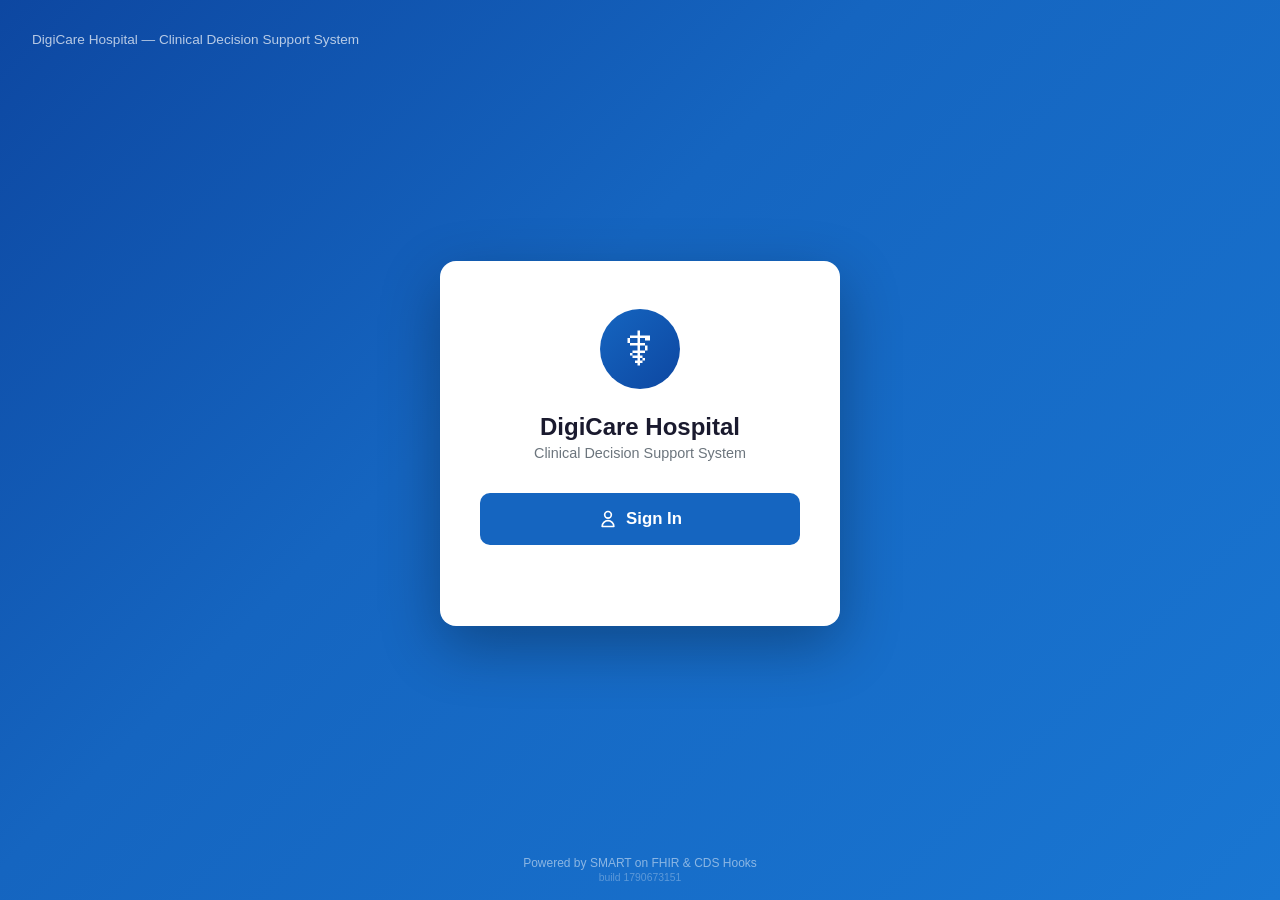
==== commit 96dd401f: "DigiCare CDS — Clinical Decision Support Demo" ====
--- a/index.html
+++ b/index.html
@@ -2,9 +2,11 @@
 <html lang="zh-TW">
 <head>
 <meta charset="UTF-8">
+<meta http-equiv="Cache-Control" content="no-cache, no-store, must-revalidate">
+<meta http-equiv="Pragma" content="no-cache">
 <meta name="viewport" content="width=device-width, initial-scale=1.0">
 <title>DigiCare Hospital</title>
-<link rel="stylesheet" href="styles.css">
+<link rel="stylesheet" href="styles.css?v=1790671926">
 </head>
 <body>
 <div class="login-page">
@@ -19,13 +21,30 @@
         Sign In
       </button>
       <div class="login-status" id="loginStatus"></div>
+      <div id="errorGuide" hidden style="text-align:left;margin-top:1.5rem;padding:1rem;background:#fff8f0;border:1px solid #ffe0b2;border-radius:8px;font-size:.82rem;color:#5d4037;line-height:1.6;">
+        <div style="font-weight:600;margin-bottom:.5rem;color:#e65100;">無法連線至伺服器</div>
+        <p style="margin-bottom:.5rem;">這通常是因為瀏覽器尚未信任伺服器的憑證。請依以下步驟操作：</p>
+        <ol style="padding-left:1.2rem;margin:0;">
+          <li>點擊開啟 <a href="#" id="trustLink1" target="_blank" style="color:#1565c0;font-weight:500;">伺服器 1</a>，選擇「進階」→「繼續前往（不安全）」</li>
+          <li id="trustStep2">點擊開啟 <a href="#" id="trustLink2" target="_blank" style="color:#1565c0;font-weight:500;">伺服器 2</a>，同樣操作</li>
+          <li>回到本頁，重新點擊「Sign In」</li>
+        </ol>
+        <div style="margin-top:.6rem;font-size:.75rem;color:#8d6e63;">每個瀏覽器設定檔只需執行一次。</div>
+      </div>
     </div>
   </div>
-  <div class="login-footer">Powered by SMART on FHIR &amp; CDS Hooks</div>
+  <div class="login-footer">Powered by SMART on FHIR &amp; CDS Hooks<br><span style="font-size:.65rem;opacity:.6">build 1790673151</span></div>
 </div>
 
-<script src="config.js"></script>
+<script src="config.js?v=1790671926"></script>
 <script>
+(function(){
+  var ps = new URLSearchParams(location.search);
+  if (ps.has('code') || ps.has('state')) {
+    location.replace('app.html' + location.search);
+    return;
+  }
+})();
 function doLogin() {
   var btn = document.getElementById('loginBtn');
   var status = document.getElementById('loginStatus');
@@ -57,9 +76,22 @@
     window.location.href = 'launch.html?iss=' + encodeURIComponent(iss) + '&launch=' + encodeURIComponent(d.launch);
   })
   .catch(function(e) {
-    status.textContent = e.message;
-    status.style.color = '#c62828';
     btn.disabled = false;
+    if (e.message === 'Failed to fetch') {
+      status.innerHTML = '<span style="color:#c62828;font-weight:600">無法連線至伺服器</span>';
+      var guide = document.getElementById('errorGuide');
+      if (guide) {
+        guide.hidden = false;
+        var tl1 = document.getElementById('trustLink1');
+        var tl2 = document.getElementById('trustLink2');
+        var step2 = document.getElementById('trustStep2');
+        if (tl1) { tl1.href = CFG.BASE; tl1.textContent = CFG.BASE.replace('https://',''); }
+        if (tl2 && CFG.CDS_BASE && CFG.CDS_BASE !== CFG.BASE) { tl2.href = CFG.CDS_BASE; tl2.textContent = CFG.CDS_BASE.replace('https://',''); }
+        else if (step2) { step2.hidden = true; }
+      }
+    } else {
+      status.innerHTML = '<span style="color:#c62828">' + e.message + '</span>';
+    }
   });
 }
 </script>
--- a/styles.css
+++ b/styles.css
@@ -15,277 +15,186 @@
   --radius: 10px;
   --radius-sm: 6px;
 }
-
 * { margin: 0; padding: 0; box-sizing: border-box; }
-
-body {
-  font-family: -apple-system, BlinkMacSystemFont, 'Segoe UI', Roboto, 'Noto Sans TC', sans-serif;
-  background: var(--bg);
-  color: var(--text);
-  min-height: 100vh;
-}
-
-/* ===== Login page (index.html) ===== */
-.login-page {
-  min-height: 100vh;
-  display: flex;
-  flex-direction: column;
-  background: linear-gradient(135deg, #0d47a1 0%, #1565c0 40%, #1976d2 100%);
-}
-.login-header {
-  padding: 2rem 2rem 0;
-  color: rgba(255,255,255,.7);
-  font-size: .85rem;
-}
-.login-center {
-  flex: 1;
-  display: flex;
-  align-items: center;
-  justify-content: center;
-  padding: 2rem;
-}
-.login-card {
-  background: #fff;
-  border-radius: 16px;
-  padding: 3rem 2.5rem;
-  width: 100%;
-  max-width: 400px;
-  text-align: center;
-  box-shadow: 0 20px 60px rgba(0,0,0,.3);
-  color: #1a1a2e;
-}
-.login-card .hospital-icon {
-  width: 80px; height: 80px;
-  background: linear-gradient(135deg, var(--primary), var(--primary-dark));
-  border-radius: 50%;
-  display: flex; align-items: center; justify-content: center;
-  margin: 0 auto 1.5rem;
-  font-size: 2.5rem; color: #fff;
-}
+body { font-family: -apple-system, BlinkMacSystemFont, 'Segoe UI', Roboto, 'Noto Sans TC', sans-serif; background: var(--bg); color: var(--text); min-height: 100vh; overflow: hidden; }
+
+/* ===== Login (index.html) ===== */
+.login-page { min-height: 100vh; display: flex; flex-direction: column; background: linear-gradient(135deg, #0d47a1 0%, #1565c0 40%, #1976d2 100%); }
+.login-header { padding: 2rem 2rem 0; color: rgba(255,255,255,.7); font-size: .85rem; }
+.login-center { flex: 1; display: flex; align-items: center; justify-content: center; padding: 2rem; }
+.login-card { background: #fff; border-radius: 16px; padding: 3rem 2.5rem; width: 100%; max-width: 400px; text-align: center; box-shadow: 0 20px 60px rgba(0,0,0,.3); color: #1a1a2e; }
+.login-card .hospital-icon { width: 80px; height: 80px; background: linear-gradient(135deg, var(--primary), var(--primary-dark)); border-radius: 50%; display: flex; align-items: center; justify-content: center; margin: 0 auto 1.5rem; font-size: 2.5rem; color: #fff; }
 .login-card h1 { font-size: 1.5rem; font-weight: 700; margin-bottom: .25rem; color: #1a1a2e; }
 .login-card .subtitle { color: #6c757d; font-size: .9rem; margin-bottom: 2rem; }
-.login-btn {
-  display: flex; align-items: center; justify-content: center; gap: .5rem;
-  width: 100%; padding: 1rem;
-  background: var(--primary); color: #fff;
-  border: none; border-radius: var(--radius);
-  font-size: 1.05rem; font-weight: 600;
-  cursor: pointer; transition: all .2s;
-}
-.login-btn:hover { background: var(--primary-dark); box-shadow: 0 4px 16px rgba(21,101,192,.4); }
+.login-btn { display: flex; align-items: center; justify-content: center; gap: .5rem; width: 100%; padding: 1rem; background: var(--primary); color: #fff; border: none; border-radius: var(--radius); font-size: 1.05rem; font-weight: 600; cursor: pointer; transition: all .2s; }
+.login-btn:hover { background: var(--primary-dark); }
 .login-btn:disabled { opacity: .5; cursor: not-allowed; }
 .login-footer { color: rgba(255,255,255,.5); font-size: .75rem; padding: 1rem; text-align: center; }
 .login-status { margin-top: 1rem; font-size: .85rem; color: #6c757d; min-height: 1.2em; }
 
-/* ===== App layout (app.html) ===== */
-.app-topbar {
-  background: var(--bg-surface);
-  border-bottom: 1px solid var(--border);
-  padding: .6rem 1.25rem;
-  display: flex; align-items: center; gap: .75rem;
-  height: 52px;
-}
-.app-topbar .logo {
-  width: 32px; height: 32px; background: var(--primary);
-  border-radius: 8px; display: flex; align-items: center; justify-content: center;
-  font-size: 1rem; color: #fff; flex-shrink: 0;
-}
+/* ===== Topbar ===== */
+.app-topbar { background: var(--bg-surface); border-bottom: 1px solid var(--border); padding: .6rem 1.25rem; display: flex; align-items: center; gap: .75rem; height: 52px; }
+.app-topbar .logo { width: 32px; height: 32px; background: var(--primary); border-radius: 8px; display: flex; align-items: center; justify-content: center; font-size: 1rem; color: #fff; }
 .app-topbar .title { font-size: .95rem; font-weight: 600; }
 .app-topbar .spacer { flex: 1; }
 .app-topbar .user-area { display: flex; align-items: center; gap: .6rem; }
-.app-topbar .user-area img {
-  width: 30px; height: 30px; border-radius: 50%;
-  border: 2px solid var(--primary); background: var(--bg-card);
-}
 .app-topbar .user-area span { font-size: .85rem; color: var(--text-muted); }
-.app-topbar .logout-btn {
-  background: transparent; border: 1px solid var(--border);
-  color: var(--text-muted); padding: .3rem .7rem;
-  border-radius: var(--radius-sm); cursor: pointer; font-size: .75rem;
-}
-.app-topbar .logout-btn:hover { border-color: var(--accent-crit); color: var(--accent-crit); }
-
+.logout-btn { background: transparent; border: 1px solid var(--border); color: var(--text-muted); padding: .3rem .7rem; border-radius: var(--radius-sm); cursor: pointer; font-size: .75rem; }
+.logout-btn:hover { border-color: var(--accent-crit); color: var(--accent-crit); }
+
+/* ===== Layout ===== */
 .app-body { display: flex; height: calc(100vh - 52px); overflow: hidden; }
 
-/* Left panel: patient list */
-.panel-left {
-  width: 260px; min-width: 260px;
-  background: var(--bg-surface);
-  border-right: 1px solid var(--border);
-  display: flex; flex-direction: column;
-  overflow: hidden;
-}
-.panel-left .panel-header {
-  padding: .75rem 1rem;
-  font-size: .8rem; font-weight: 600; color: var(--text-muted);
-  text-transform: uppercase; letter-spacing: .5px;
-  border-bottom: 1px solid var(--border);
-}
-.panel-left .patient-list {
-  flex: 1; overflow-y: auto; padding: .5rem;
-}
-.patient-item {
-  display: flex; align-items: center; gap: .6rem;
-  padding: .6rem .75rem; border-radius: var(--radius-sm);
-  cursor: pointer; transition: background .15s;
-  margin-bottom: 2px;
-}
+/* Left */
+.panel-left { width: 240px; min-width: 240px; background: var(--bg-surface); border-right: 1px solid var(--border); display: flex; flex-direction: column; }
+.panel-left .panel-header { padding: .75rem 1rem; font-size: .8rem; font-weight: 600; color: var(--text-muted); text-transform: uppercase; letter-spacing: .5px; border-bottom: 1px solid var(--border); }
+.panel-left .patient-list { flex: 1; overflow-y: auto; padding: .5rem; }
+.patient-item { display: flex; align-items: center; gap: .6rem; padding: .6rem .75rem; border-radius: var(--radius-sm); cursor: pointer; transition: background .15s; margin-bottom: 2px; }
 .patient-item:hover { background: var(--bg-card); }
 .patient-item.active { background: var(--primary); color: #fff; }
 .patient-item.active .patient-id { color: rgba(255,255,255,.7); }
-.patient-item img {
-  width: 36px; height: 36px; border-radius: 50%;
-  background: var(--bg-card); flex-shrink: 0;
-}
+.patient-item img { width: 36px; height: 36px; border-radius: 50%; background: var(--bg-card); flex-shrink: 0; }
 .patient-item .patient-info { overflow: hidden; }
-.patient-item .patient-name {
-  font-size: .85rem; font-weight: 500;
-  white-space: nowrap; overflow: hidden; text-overflow: ellipsis;
-}
-.patient-item .patient-id {
-  font-size: .7rem; color: var(--text-muted);
-  white-space: nowrap; overflow: hidden; text-overflow: ellipsis;
-}
-
-/* Center panel: patient detail */
-.panel-center {
-  flex: 1; overflow-y: auto; padding: 1.25rem;
-  background: var(--bg);
-}
-.detail-card {
-  background: var(--bg-surface);
-  border: 1px solid var(--border);
-  border-radius: var(--radius);
-  padding: 1.25rem;
-  margin-bottom: 1rem;
-}
-.detail-card h3 {
-  font-size: .9rem; font-weight: 600; color: var(--primary-light);
-  margin-bottom: .75rem; padding-bottom: .5rem;
-  border-bottom: 1px solid var(--border);
-}
-.patient-summary {
-  display: flex; align-items: center; gap: 1.25rem;
-}
-.patient-summary img {
-  width: 64px; height: 64px; border-radius: 50%;
-  border: 3px solid var(--primary); background: var(--bg-card);
-}
+.patient-item .patient-name { font-size: .85rem; font-weight: 500; white-space: nowrap; overflow: hidden; text-overflow: ellipsis; }
+.patient-item .patient-id { font-size: .7rem; color: var(--text-muted); white-space: nowrap; overflow: hidden; text-overflow: ellipsis; }
+
+/* Center */
+.panel-center { flex: 1; display: flex; flex-direction: column; background: var(--bg); overflow: hidden; }
+.center-content { flex: 1; overflow-y: auto; padding: 1.25rem; }
+.detail-card { background: var(--bg-surface); border: 1px solid var(--border); border-radius: var(--radius); padding: 1.25rem; margin-bottom: 1rem; }
+.detail-card h3 { font-size: .9rem; font-weight: 600; color: var(--primary-light); margin-bottom: .75rem; padding-bottom: .5rem; border-bottom: 1px solid var(--border); }
+.patient-summary { display: flex; align-items: stretch; gap: 1.25rem; }
+.patient-summary .avatar-side img { width: 140px; height: 140px; border-radius: 16px; border: 3px solid var(--primary); background: var(--bg-card); object-fit: cover; }
+.patient-summary .info-side { flex: 1; display: flex; flex-direction: column; gap: .5rem; }
 .patient-summary .name { font-size: 1.3rem; font-weight: 700; }
-.patient-summary .meta { font-size: .85rem; color: var(--text-muted); margin-top: .2rem; }
-.info-grid {
-  display: grid; grid-template-columns: repeat(auto-fit, minmax(160px, 1fr));
-  gap: .6rem; margin-top: 1rem;
-}
-.info-box {
-  background: var(--bg-card); padding: .6rem .8rem;
-  border-radius: var(--radius-sm);
-}
+.patient-summary .meta { font-size: .85rem; color: var(--text-muted); }
+.info-grid { display: grid; grid-template-columns: 1fr 1fr; gap: .5rem; }
+.info-box { background: var(--bg-card); padding: .6rem .8rem; border-radius: var(--radius-sm); }
 .info-box .label { font-size: .65rem; color: var(--text-muted); text-transform: uppercase; margin-bottom: .15rem; }
 .info-box .value { font-size: .9rem; font-weight: 500; }
 
 /* Tabs */
 .tabs { display: flex; gap: .4rem; margin-bottom: .75rem; flex-wrap: wrap; }
-.tab-btn {
-  padding: .4rem .9rem; border: none;
-  background: var(--bg-card); color: var(--text-muted);
-  border-radius: var(--radius-sm); cursor: pointer; font-size: .8rem;
-  transition: all .15s;
-}
+.tab-btn { padding: .4rem .9rem; border: none; background: var(--bg-card); color: var(--text-muted); border-radius: var(--radius-sm); cursor: pointer; font-size: .8rem; transition: all .15s; }
 .tab-btn:hover { color: var(--text); }
 .tab-btn.active { background: var(--primary); color: #fff; }
 .tab-pane { display: none; }
 .tab-pane.active { display: block; }
-
-/* Resource list items */
 .res-list { list-style: none; }
-.res-item {
-  padding: .6rem .8rem; background: var(--bg-card);
-  border-radius: var(--radius-sm); margin-bottom: .4rem;
-  border-left: 3px solid var(--primary);
-}
+.res-item { padding: .6rem .8rem; background: var(--bg-card); border-radius: var(--radius-sm); margin-bottom: .4rem; border-left: 3px solid var(--primary); }
 .res-item .res-name { font-weight: 600; font-size: .85rem; margin-bottom: .2rem; }
 .res-item .res-detail { font-size: .75rem; color: var(--text-muted); }
 .no-data { text-align: center; padding: 2rem; color: var(--text-muted); font-size: .85rem; }
-.raw-json {
-  font-family: 'SF Mono', 'Fira Code', monospace;
-  font-size: .75rem; background: var(--bg-card);
-  padding: 1rem; border-radius: var(--radius-sm);
-  max-height: 400px; overflow: auto;
-  white-space: pre-wrap; word-break: break-all;
-  color: var(--accent-info);
-}
-
-/* Right panel: CDS chat */
-.panel-right {
-  width: 320px; min-width: 320px;
-  background: var(--bg-surface);
-  border-left: 1px solid var(--border);
-  display: flex; flex-direction: column;
-  overflow: hidden;
-}
-.panel-right .panel-header {
-  padding: .75rem 1rem;
-  font-size: .8rem; font-weight: 600; color: var(--text-muted);
-  text-transform: uppercase; letter-spacing: .5px;
-  border-bottom: 1px solid var(--border);
-  display: flex; align-items: center; gap: .5rem;
-}
-.panel-right .panel-header .dot {
-  width: 8px; height: 8px; border-radius: 50%;
-  background: var(--accent-ok);
-}
-.chat-feed {
-  flex: 1; overflow-y: auto; padding: .75rem;
-  display: flex; flex-direction: column; gap: .5rem;
-}
-.chat-empty {
-  flex: 1; display: flex; align-items: center; justify-content: center;
-  color: var(--text-muted); font-size: .85rem; text-align: center;
-  padding: 2rem;
-}
-.card-msg {
-  background: var(--bg-card); border-radius: var(--radius-sm);
-  padding: .6rem .8rem; font-size: .8rem;
-  border-left: 3px solid var(--accent-info);
-  animation: slideIn .3s ease;
-}
-.card-msg.warn { border-left-color: var(--accent-warn); }
-.card-msg.crit { border-left-color: var(--accent-crit); }
-.card-msg .card-source { font-size: .65rem; color: var(--text-muted); margin-bottom: .2rem; }
-.card-msg .card-summary { font-weight: 500; }
-
-@keyframes slideIn {
-  from { opacity: 0; transform: translateY(10px); }
-  to { opacity: 1; transform: translateY(0); }
-}
-
-/* Danmaku overlay (M2) */
-.danmaku-layer {
-  position: fixed; top: 52px; left: 260px;
-  right: 320px; bottom: 0;
-  pointer-events: none; overflow: hidden;
-  z-index: 100;
-}
+.raw-json { font-family: 'SF Mono', 'Fira Code', monospace; font-size: .75rem; background: var(--bg-card); padding: 1rem; border-radius: var(--radius-sm); max-height: 400px; overflow: auto; white-space: pre-wrap; word-break: break-all; color: var(--accent-info); }
+
+/* Draft panel */
+.draft-panel { border-top: 1px solid var(--border); background: var(--bg-surface); max-height: 160px; overflow-y: auto; }
+.draft-header { padding: .5rem 1rem; font-size: .75rem; font-weight: 600; color: var(--text-muted); text-transform: uppercase; }
+.draft-list { padding: 0 .75rem .5rem; }
+.draft-item { display: flex; align-items: center; gap: .5rem; padding: .35rem .6rem; background: var(--bg-card); border-radius: var(--radius-sm); margin-bottom: .25rem; font-size: .8rem; }
+.draft-item .draft-kind { font-size: .65rem; padding: .1rem .4rem; border-radius: 3px; font-weight: 600; }
+.draft-item .draft-kind.med { background: var(--accent-info); color: #fff; }
+.draft-item .draft-kind.lab { background: var(--accent-ok); color: #fff; }
+.draft-item .draft-text { flex: 1; }
+.draft-item .draft-remove { background: none; border: none; color: var(--text-muted); cursor: pointer; font-size: .9rem; padding: 0 .25rem; }
+.draft-item .draft-remove:hover { color: var(--accent-crit); }
+
+/* Action bar */
+.action-bar { display: flex; gap: .4rem; padding: .6rem 1rem; background: var(--bg-surface); border-top: 1px solid var(--border); flex-wrap: wrap; }
+.act-btn { padding: .45rem .8rem; border: none; border-radius: var(--radius-sm); font-size: .8rem; font-weight: 500; cursor: pointer; transition: all .15s; }
+.act-start { background: var(--accent-ok); color: #fff; }
+.act-med { background: var(--accent-info); color: #fff; }
+.act-lab { background: #ab47bc; color: #fff; }
+.act-sign { background: var(--accent-warn); color: #111; }
+.act-end { background: var(--accent-crit); color: #fff; }
+.act-btn:hover { filter: brightness(1.15); }
+.act-dropdown { position: relative; }
+.act-dropdown-menu { display: none; position: absolute; bottom: 100%; left: 0; background: var(--bg-surface); border: 1px solid var(--border); border-radius: var(--radius-sm); min-width: 180px; padding: .25rem 0; z-index: 200; box-shadow: 0 4px 16px rgba(0,0,0,.4); }
+.act-dropdown:hover .act-dropdown-menu { display: block; }
+.act-dropdown-menu button { display: block; width: 100%; text-align: left; padding: .4rem .8rem; border: none; background: none; color: var(--text); font-size: .8rem; cursor: pointer; }
+.act-dropdown-menu button:hover { background: var(--bg-card); }
+
+/* Right panel */
+.panel-right { width: 340px; min-width: 340px; background: var(--bg-surface); border-left: 1px solid var(--border); display: flex; flex-direction: column; overflow: hidden; }
+.panel-right .panel-header { padding: .6rem 1rem; font-size: .8rem; font-weight: 600; color: var(--text-muted); text-transform: uppercase; letter-spacing: .5px; border-bottom: 1px solid var(--border); display: flex; align-items: center; gap: .5rem; }
+.panel-right .panel-header .dot { width: 8px; height: 8px; border-radius: 50%; background: var(--accent-ok); }
+.chat-feed { flex: 1; overflow-y: auto; padding: .5rem; display: flex; flex-direction: column; gap: .4rem; }
+
+/* Doctor card */
+.doctor-card { padding: 1.25rem; border-bottom: 1px solid var(--border); display: flex; align-items: center; gap: 1rem; }
+.doctor-card img { width: 84px; height: 84px; border-radius: 16px; border: 2px solid var(--accent-ok); background: var(--bg-card); object-fit: cover; flex-shrink: 0; }
+.doctor-card .doctor-info { flex: 1; }
+.doctor-card .doctor-name { font-size: 1.05rem; font-weight: 700; }
+.doctor-card .doctor-role { font-size: .8rem; color: var(--text-muted); margin-top: .15rem; }
+.doctor-card .doctor-dept { font-size: .75rem; color: var(--text-muted); margin-top: .1rem; }
+.doctor-card .doctor-status { display: flex; align-items: center; gap: .35rem; font-size: .75rem; color: var(--accent-ok); margin-top: .35rem; }
+.doctor-card .doctor-status .dot { width: 7px; height: 7px; border-radius: 50%; background: var(--accent-ok); }
+
+/* CDS Cards */
+.cds-card { background: var(--bg-card); border-radius: var(--radius-sm); padding: .6rem .8rem; font-size: .8rem; border-left: 3px solid var(--accent-info); animation: cardIn .3s ease; }
+.cds-card.warn { border-left-color: var(--accent-warn); }
+.cds-card.crit { border-left-color: var(--accent-crit); background: rgba(239,83,80,.08); }
+.cds-card .card-source { font-size: .65rem; color: var(--text-muted); margin-bottom: .15rem; display: flex; justify-content: space-between; }
+.cds-card .card-source .card-timer { color: var(--accent-crit); font-weight: 600; }
+.cds-card .card-summary { font-weight: 500; margin-bottom: .3rem; }
+.cds-card .card-detail { font-size: .75rem; color: var(--text-muted); margin-bottom: .4rem; white-space: pre-line; line-height: 1.4; }
+.cds-card .card-detail strong { color: var(--text); font-weight: 600; }
+.cds-card .card-actions { display: flex; gap: .3rem; flex-wrap: wrap; margin-top: .3rem; }
+.cds-card .card-actions button { padding: .25rem .6rem; border-radius: 4px; font-size: .7rem; cursor: pointer; border: none; transition: all .15s; }
+.cds-card .sug-btn { background: var(--primary); color: #fff; }
+.cds-card .sug-btn:hover { filter: brightness(1.2); }
+.cds-card .sug-btn:disabled { opacity: .4; cursor: default; filter: none; }
+.cds-card .skip-btn { background: var(--bg-surface); color: var(--text-muted); border: 1px solid var(--border); }
+.cds-card .skip-btn:hover { color: var(--accent-crit); border-color: var(--accent-crit); }
+.cds-card .link-btn { background: none; color: var(--accent-info); text-decoration: underline; border: none; padding: .2rem .4rem; font-size: .7rem; cursor: pointer; }
+.cds-card .override-select { font-size: .7rem; padding: .2rem; background: var(--bg-surface); color: var(--text); border: 1px solid var(--border); border-radius: 4px; margin-top: .3rem; }
+.cds-card .card-accepted { font-size: .7rem; color: var(--accent-ok); margin-top: .3rem; }
+.cds-card .card-skipped { font-size: .7rem; color: var(--text-muted); margin-top: .3rem; }
+
+@keyframes cardIn { from { opacity: 0; transform: translateY(10px); } to { opacity: 1; transform: translateY(0); } }
+
+/* Danmaku */
+.danmaku-layer { position: fixed; top: 52px; left: 240px; right: 340px; bottom: 0; pointer-events: none; overflow: hidden; z-index: 100; }
+.danmaku-text { position: absolute; white-space: nowrap; font-weight: 700; padding: .3rem .8rem; border-radius: 6px; animation: danmakuFly linear forwards; pointer-events: none; }
+
+
+@keyframes danmakuFly { from { right: -100%; } to { right: 120%; } }
 
 /* Spinner */
-.spinner {
-  border: 3px solid var(--border);
-  border-top: 3px solid var(--primary);
-  border-radius: 50%; width: 28px; height: 28px;
-  animation: spin 1s linear infinite;
-  margin: 0 auto;
-}
+.spinner { border: 3px solid var(--border); border-top: 3px solid var(--primary); border-radius: 50%; width: 28px; height: 28px; animation: spin 1s linear infinite; margin: 0 auto; }
 @keyframes spin { to { transform: rotate(360deg); } }
 .loading-center { text-align: center; padding: 3rem; }
 .loading-center p { color: var(--text-muted); font-size: .85rem; margin-top: .75rem; }
 
 /* Responsive */
-@media (max-width: 900px) {
-  .panel-left { width: 200px; min-width: 200px; }
-  .panel-right { width: 240px; min-width: 240px; }
-}
-@media (max-width: 700px) {
-  .app-body { flex-direction: column; }
-  .panel-left, .panel-right { width: 100%; min-width: auto; height: 200px; border: none; border-bottom: 1px solid var(--border); }
-}
+@media (max-width: 900px) { .panel-left { width: 180px; min-width: 180px; } .panel-right { width: 280px; min-width: 280px; } }
+
+
+/* Card filter bar */
+.card-filter { display: flex; gap: .3rem; padding: .4rem .5rem; border-bottom: 1px solid var(--border); flex-wrap: wrap; align-items: center; }
+.card-filter button { padding: .2rem .5rem; border: 1px solid var(--border); background: none; color: var(--text-muted); border-radius: 4px; font-size: .65rem; cursor: pointer; }
+.card-filter button.active { background: var(--primary); color: #fff; border-color: var(--primary); }
+.card-filter button:hover { border-color: var(--text-muted); }
+.card-filter .filter-spacer { flex: 1; }
+.card-filter .filter-count { font-size: .6rem; color: var(--text-muted); }
+
+/* Card collapsed/expanded */
+.cds-card { cursor: pointer; transition: opacity .5s; }
+.cds-card .card-detail { display: none; }
+.cds-card.expanded .card-detail { display: block; }
+.cds-card .card-expand-hint { font-size: .6rem; color: var(--text-muted); float: right; }
+.cds-card.dismissing { opacity: 0; transition: opacity 1s; }
+
+/* Danmaku controls */
+.danmaku-controls { position: absolute; top: 8px; right: 8px; z-index: 101; display: flex; gap: .4rem; align-items: center; pointer-events: auto; background: rgba(30,30,46,.85); padding: .3rem .6rem; border-radius: 6px; border: 1px solid var(--border); }
+.danmaku-controls label { font-size: .65rem; color: var(--text-muted); }
+.danmaku-controls input[type=range] { width: 60px; height: 4px; accent-color: var(--primary); }
+.danmaku-controls button { padding: .15rem .4rem; border: 1px solid var(--border); background: none; color: var(--text-muted); border-radius: 4px; font-size: .6rem; cursor: pointer; }
+.danmaku-controls button.active { background: var(--accent-crit); color: #fff; border-color: var(--accent-crit); }
+
+/* Danmaku severity effects */
+.danmaku-text { text-shadow: 0 2px 8px rgba(0,0,0,.6); }
+.danmaku-text.info { color: var(--accent-info); font-size: 1rem; opacity: .7; }
+.danmaku-text.warn { color: var(--accent-warn); font-size: 1.15rem; text-shadow: 0 2px 12px rgba(255,167,38,.5); }
+.danmaku-text.crit { color: var(--accent-crit); font-size: 1.4rem; text-shadow: 0 0 20px rgba(239,83,80,.7), 0 0 40px rgba(239,83,80,.3); animation-name: danmakuFlyCrit; }
+@keyframes danmakuFlyCrit { 0% { right: -100%; transform: scale(1); } 50% { transform: scale(1.1); } 100% { right: 120%; transform: scale(1); } }
